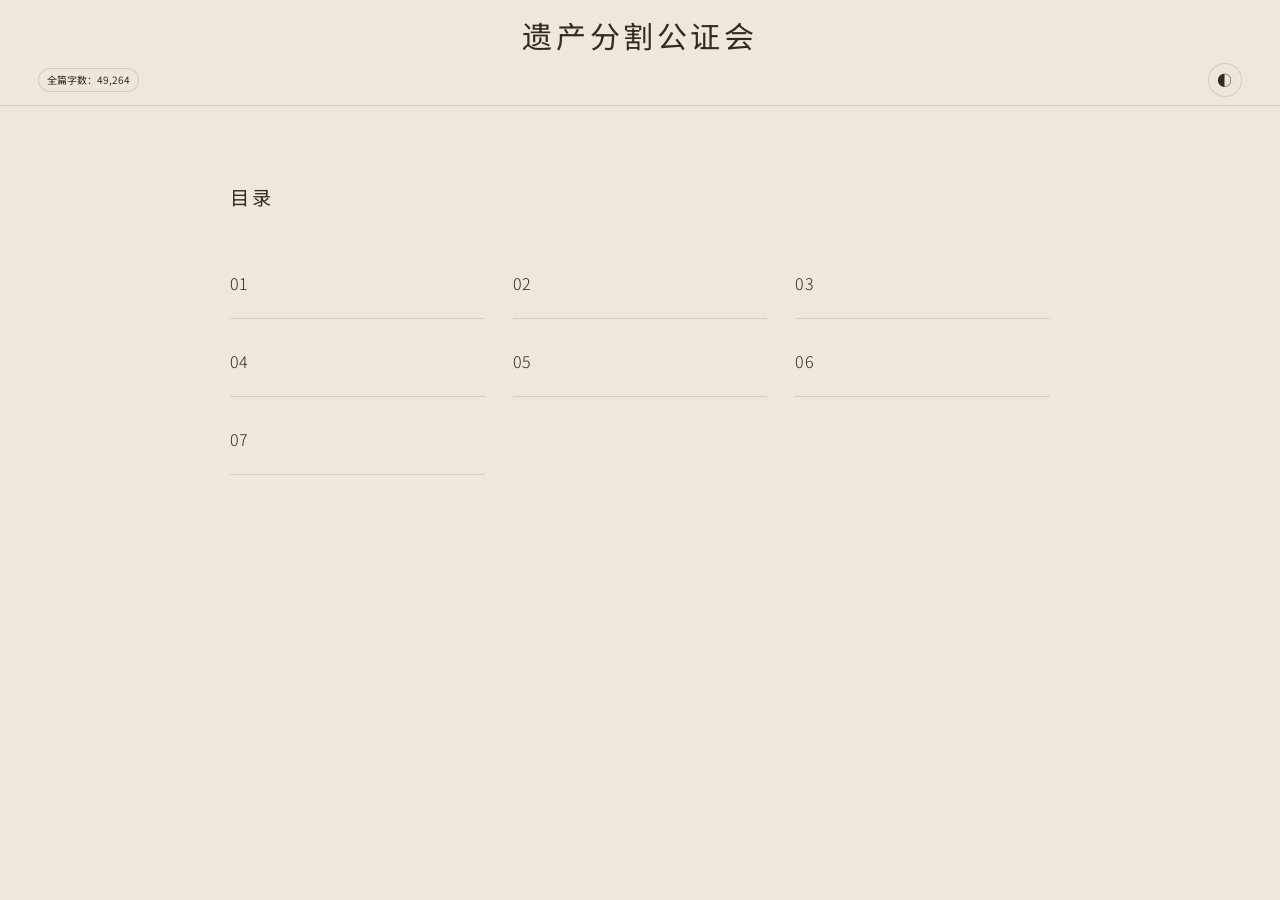
==== index.html @ 40cd63bf "更新" ====
<!doctype html>
<html lang="zh-CN"><head><meta charset="utf-8"><meta name="viewport" content="width=device-width,initial-scale=1"><meta name="color-scheme" content="light dark"><title>遗产分割公证会</title>
<link rel="preconnect" href="https://fonts.googleapis.com">
  <link rel="preconnect" href="https://fonts.gstatic.com" crossorigin>
  <link href="https://fonts.googleapis.com/css2?family=Noto+Sans+SC:wght@300;400;500&family=Noto+Serif+SC:wght@400;600&display=swap" rel="stylesheet"><link rel="stylesheet" href="style.css?v=1"><script defer src="https://static.cloudflareinsights.com/beacon.min.js" data-cf-beacon='{"token":"cc3326733543405881d645b008275c07"}'></script><link rel="stylesheet" href="site.css?v=1"><link rel="stylesheet" href="reader-ui.css?v=1"></head><body class="catalog-page"><header class="site-header"><a class="site-home site-name" href="index.html" aria-label="返回作品目录">遗产分割公证会</a><div class="word-count">全篇字数：49,264</div><div class="toolbar"><button class="round" id="settingsButton" aria-label="阅读设置" aria-controls="settingsPanel" aria-expanded="false">◐</button></div></header><aside class="panel" id="settingsPanel" aria-label="阅读设置" inert>
    <div class="panel-head"><span>阅读设置</span><button class="close" data-close>关闭</button></div>
    <div class="group"><span class="label">字体</span><div class="options font-options"><button class="choice active" data-font="serif">思源宋体</button><button class="choice" data-font="sans">思源黑体</button><button class="choice" data-font="light">苹方细体</button><button class="choice" data-font="system">手机系统</button></div></div>
    <div class="group"><span class="label">字号</span><div class="options sizes"><button class="choice" data-size="12">一咪咪</button><button class="choice" data-size="14">特小</button><button class="choice active" data-size="16">小</button><button class="choice" data-size="18">适中</button><button class="choice" data-size="20">大</button><button class="choice" data-size="23">特大</button></div></div>
    <div class="group"><span class="label">底色与文字</span><div class="palettes" id="palettes"></div></div>
  </aside><main class="catalog-main"><h1 class="catalog-title">目录</h1><ol class="toc-list" aria-label="章节目录"><li><a href="01.html">01</a></li><li><a href="02.html">02</a></li><li><a href="03.html">03</a></li><li><a href="04.html">04</a></li><li><a href="05.html">05</a></li><li><a href="06.html">06</a></li><li><a href="07.html">07</a></li></ol></main><script src="reader.js?v=1"></script><script src="reader-ui.js?v=1"></script></body></html>
---- style.css ----
:root{--bg:#f8f7f3;--ink:#171714;--muted:#77736c;--line:color-mix(in srgb,var(--ink) 15%,transparent);--surface:color-mix(in srgb,var(--bg) 94%,var(--ink) 6%);--body:"Noto Serif SC","Songti SC","STSong",serif;--weight:400;--size:16px}
    *{box-sizing:border-box}html{scroll-behavior:smooth}body{margin:0;background:var(--bg);color:var(--ink);font-family:var(--body);font-weight:400;transition:background .3s,color .3s}button{font:inherit;color:inherit}
    .word-count{position:fixed;z-index:20;left:clamp(16px,3vw,42px);top:clamp(16px,3vw,34px);height:42px;display:flex;align-items:center;padding:0 15px;border:1px solid var(--line);border-radius:999px;background:color-mix(in srgb,var(--bg) 88%,transparent);backdrop-filter:blur(12px);font-family:"Noto Sans SC",sans-serif;font-size:11px;letter-spacing:.04em;white-space:nowrap}
    .toolbar{position:fixed;z-index:20;right:clamp(16px,3vw,42px);top:clamp(16px,3vw,34px);display:flex;align-items:center;gap:8px}.round,.notes-button{height:42px;border:1px solid var(--line);background:color-mix(in srgb,var(--bg) 88%,transparent);backdrop-filter:blur(12px);cursor:pointer}.round{width:42px;border-radius:50%;display:grid;place-items:center;font-family:"Noto Sans SC",sans-serif;font-size:15px}.notes-button{border-radius:999px;padding:0 15px;font-family:"Noto Sans SC",sans-serif;font-size:11px;letter-spacing:.12em}
    .panel{position:fixed;z-index:30;right:16px;top:72px;width:min(350px,calc(100vw - 32px));padding:22px;background:color-mix(in srgb,var(--bg) 60%,transparent);border:1px solid var(--line);box-shadow:0 18px 70px #0002;backdrop-filter:blur(18px);opacity:0;transform:translateY(-10px);pointer-events:none;transition:.2s}.panel.open{opacity:1;transform:none;pointer-events:auto}.panel-head{display:flex;align-items:center;justify-content:space-between;font-family:"Noto Sans SC",sans-serif;font-size:12px;letter-spacing:.12em}.close{border:0;background:none;padding:4px;cursor:pointer}.group{margin-top:23px}.label{display:block;margin-bottom:10px;color:var(--muted);font-family:"Noto Sans SC",sans-serif;font-size:11px}.options{display:grid;grid-template-columns:repeat(3,1fr);gap:7px}.font-options{grid-template-columns:repeat(2,1fr)}.sizes{grid-template-columns:repeat(3,1fr)}.choice{border:1px solid var(--line);background:none;padding:10px 4px;cursor:pointer;font-family:"Noto Sans SC",sans-serif;font-size:12px}.choice.active{background:var(--ink);color:var(--bg)}.palettes{display:grid;grid-template-columns:1fr 1fr;gap:7px}.palette{display:flex;align-items:center;gap:8px;border:1px solid var(--line);background:none;padding:9px;cursor:pointer;font-family:"Noto Sans SC",sans-serif;font-size:11px}.palette.active{outline:2px solid color-mix(in srgb,var(--ink) 65%,transparent);outline-offset:-2px}.swatch{width:21px;height:21px;border-radius:50%;border:1px solid #0002;background:linear-gradient(135deg,var(--a) 50%,var(--b) 50%)}
    #notesPanel{width:min(580px,calc(100vw - 32px));max-height:calc(100vh - 92px);overflow:auto;padding:0;background:#f1f1e9;color:#222;border-color:#aaa;backdrop-filter:none;font-size:12px}.notes-head{position:sticky;z-index:2;top:0;padding:16px 18px;background:#deded2;border-bottom:1px solid #aaa;font-size:11px}.player{padding:16px 18px;border-bottom:1px solid #b9b9ae;background:#e8e8df;font-family:"Noto Sans SC",sans-serif}.player-title{display:flex;gap:9px;align-items:baseline;margin-bottom:10px;font-size:12px}.play-mark{font-weight:600;color:#085c34}.player audio{width:100%;height:34px}.bbs{font-family:"Noto Sans SC","MS PGothic",sans-serif;font-size:12px;line-height:1.65}.bbs-post{padding:14px 18px 18px;border-bottom:1px dashed #aaa}.bbs-meta{margin-bottom:8px;color:#333}.bbs-name{color:#087a37;font-weight:500}.bbs-body{padding-left:1.2em;overflow-wrap:anywhere}.bbs-body img{display:block;width:min(100%,470px);height:auto;margin:10px 0 12px;border:1px solid #999}.bbs-quote{white-space:pre-wrap}.source-intro{margin-bottom:8px}.source-quote{margin:10px 0;padding:2px 0 2px 1.15em;border-left:2px solid #b8b8ad;color:#686861;line-height:1.78;white-space:pre-wrap}.source-comment{margin-top:8px}.note-label{margin-bottom:10px}.media-title{margin:0 0 9px;color:#686861;font-size:11px;line-height:1.5}.bbs-video{display:block;width:min(100%,470px);height:auto;margin:0 0 4px;border:1px solid #999;background:#111}.source-link{display:inline-flex;align-items:center;margin:1px 0 10px;padding:5px 10px;border:1px solid #8e8e85;border-radius:999px;color:#31542b;background:#e3e3d8;font-size:11px;line-height:1;text-decoration:none}.source-link:hover{background:#d8d8cc}.source-link:focus-visible{outline:2px solid #31542b;outline-offset:2px}
    main{width:min(820px,calc(100% - 44px));margin:0 auto;font-weight:var(--weight);padding:clamp(110px,16vh,190px) 0 20vh;font-size:var(--size);line-height:2.05;letter-spacing:.025em}.preface{margin-bottom:22px;padding:28px 0 30px;border-top:1px solid var(--line);border-bottom:1px solid var(--line)}.tag-region{display:flex;flex-wrap:wrap;gap:8px;margin:0 0 20px}.tag-illustration{display:flex;justify-content:flex-start;margin:0 0 clamp(75px,11vh,130px)}.tag-illustration img{display:block;width:min(300px,82vw);height:auto;image-rendering:pixelated}.tag{display:inline-block;padding:5px 9px;border-radius:999px;background:var(--ink);color:var(--bg);font-family:"Noto Sans SC",sans-serif;font-size:11px;line-height:1.55;letter-spacing:.08em}.section-label{display:block;margin-bottom:18px;color:var(--muted);font-family:"Noto Sans SC",sans-serif;font-size:11px;letter-spacing:.22em}.preface p{margin:0;text-indent:0;font-size:.82em;line-height:1.9;color:color-mix(in srgb,var(--ink) 82%,var(--muted))}
    article p{margin:0 0 2.5em;text-indent:2em;white-space:pre-wrap;overflow-wrap:anywhere}article ruby{ruby-position:over}article rt{color:var(--muted);font-family:"Noto Sans SC",sans-serif;font-size:.46em;line-height:1;letter-spacing:.12em;text-indent:0}.before-article-image{margin-bottom:6.15em!important}.article-image-button{display:block;width:min(360px,70%);margin:0 auto 2.5em;padding:0;overflow:hidden;border:0;border-radius:14px;background:none;box-shadow:0 5px 22px #0002;cursor:zoom-in}.article-image{display:block;width:100%;height:auto}.image-lightbox{position:fixed;z-index:100;inset:0;display:grid;place-items:center;padding:28px;background:#000c;backdrop-filter:blur(5px)}.image-lightbox img{display:block;max-width:min(92vw,1100px);max-height:88vh;width:auto;height:auto;border-radius:14px;box-shadow:0 18px 80px #0008}.image-lightbox-close{position:fixed;top:18px;right:20px;width:42px;height:42px;border:1px solid #fff5;border-radius:50%;background:#181818cc;color:#fff;font-family:"Noto Sans SC",sans-serif;font-size:22px;line-height:1;cursor:pointer}.opening-spacer{padding-top:8.2em}.article-title{margin:5em 0!important;text-align:center;text-indent:0!important;font-size:calc(1em + 4px);font-weight:600;letter-spacing:.16em}.article-title::before{content:"my suo";display:block;margin-bottom:.65em;color:var(--muted);font-family:"Noto Sans SC",sans-serif;font-size:10px;font-weight:400;line-height:1;letter-spacing:.2em}.six-line-break{margin-top:12.3em!important}.three-line-break{margin-top:6.15em!important}.case-table{width:100%;margin:0 0 2.5em;border-collapse:collapse;font-size:.95em}.case-table th,.case-table td{border:1px solid var(--line);padding:.65em .9em;text-align:left;vertical-align:top}.case-table th{width:7.5em;background:var(--surface);font-family:"Noto Sans SC",sans-serif;font-weight:500;white-space:nowrap}.loading{text-indent:0!important;color:var(--muted);font-family:"Noto Sans SC",sans-serif;font-size:.8em}
    .color-swatch{display:inline-block;width:.78em;height:.78em;margin-left:.38em;border-radius:50%;vertical-align:.04em;background:#c25566;box-shadow:0 0 0 1px color-mix(in srgb,var(--ink) 18%,transparent)}
    .footnote-trigger{appearance:none;border:0;background:none;padding:0 .12em;color:inherit;cursor:pointer;font-family:"Noto Sans SC",sans-serif;font-size:.58em;vertical-align:super;line-height:1;text-decoration:underline;text-underline-offset:.15em}.footnote{position:absolute;z-index:40;width:min(540px,calc(100vw - 32px));padding:16px;border:1px solid var(--line);background:var(--bg);box-shadow:0 18px 65px #0003;font-size:14px;line-height:1.75;letter-spacing:.01em;text-indent:0;opacity:0;transform:translateY(-6px);pointer-events:none;transition:.16s}.footnote.open{opacity:1;transform:none;pointer-events:auto}.footnote-label{display:block;margin-bottom:10px;color:var(--muted);font-family:"Noto Sans SC",sans-serif;font-size:11px}.footnote-table{width:100%;border-collapse:collapse}.footnote-table th,.footnote-table td{border:1px solid var(--line);padding:10px 12px;text-align:left;vertical-align:top}.footnote-table th{width:4.5em;background:var(--surface);font-family:"Noto Sans SC",sans-serif;font-weight:500;white-space:nowrap}
    .chat-footnote{position:absolute;z-index:41;left:24px;width:min(370px,calc(100vw - 32px));padding:16px;background:#b7d8a7;border:1px solid #7da56b;box-shadow:0 18px 65px #0003;font-family:"Noto Sans SC",sans-serif;font-size:14px;line-height:1.55;opacity:0;transform:translate(-8px,-4px);pointer-events:none;transition:.16s}.chat-footnote.open{opacity:1;transform:none;pointer-events:auto}.chat-title{margin:0 0 12px;color:#31542b;font-size:11px;letter-spacing:.08em}.chat-row{display:flex;align-items:flex-start;gap:8px;margin:8px 0}.chat-avatar{position:relative;flex:0 0 25px;width:25px;height:25px;border-radius:50%;background:#8d9498}.chat-avatar::before{content:"";position:absolute;left:9px;top:5px;width:7px;height:7px;border-radius:50%;background:#fff}.chat-avatar::after{content:"";position:absolute;left:6px;bottom:4px;width:13px;height:8px;border-radius:8px 8px 5px 5px;background:#fff}.chat-bubble{position:relative;max-width:calc(100% - 38px);padding:8px 11px;border-radius:4px 12px 12px 12px;background:#fff;color:#242424;box-shadow:0 1px 2px #0002}.chat-bubble::before{content:"";position:absolute;left:-6px;top:7px;border-width:4px 7px 4px 0;border-style:solid;border-color:transparent #fff transparent transparent}
    @media(max-width:1100px){.chat-footnote{left:16px;width:min(330px,calc(100vw - 32px))}}
    @media(max-width:640px){:root{--size:16px}.word-count{top:14px;left:14px;height:40px;padding:0 12px;font-size:10px}.toolbar{top:14px;right:14px}.round,.notes-button{height:40px}.round{width:40px}.notes-button{padding:0 13px}main{width:calc(100% - 40px);padding-top:100px;line-height:1.95;letter-spacing:.015em}.preface{margin-bottom:18px;padding:24px 0}.tag-region{margin-bottom:16px;gap:7px}.tag-illustration{margin-bottom:72px}.tag{padding:5px 8px}.panel{top:62px}.footnote,.chat-footnote{position:fixed;left:16px!important;right:16px;bottom:16px;top:auto!important;width:auto;max-height:62vh;overflow:auto;border-radius:3px}.footnote-table th{width:3.8em}.article-title{font-size:calc(1em + 4px)}.article-image-button{width:min(300px,78%);border-radius:11px}.image-lightbox{padding:18px}.image-lightbox img{border-radius:10px}#notesPanel{top:62px;max-height:calc(100vh - 78px)}.bbs-body{padding-left:0}}
    @media(prefers-reduced-motion:reduce){*{transition:none!important;scroll-behavior:auto!important}}
  
.site-header{position:sticky;top:0;width:100%;line-height:0;background:transparent;z-index:40}
.site-home{position:relative;display:block;width:100%;line-height:0}
.site-home img{display:block;width:100%;height:auto}
.site-header-home{position:fixed;top:0;left:0;width:100%}
.site-header-home .site-home{height:auto}
.site-header-home .site-home img{width:100%;height:auto}
.word-count{position:absolute;z-index:3;top:6.1vw;left:2vw;transform:translateY(-50%);width:max-content;max-width:none;height:auto;min-height:0;box-sizing:border-box;display:block;flex:none;margin:0;padding:4px 7px;background:color-mix(in srgb,var(--bg) 88%,transparent);color:var(--ink);border:1px solid var(--line);border-radius:999px;font:clamp(8px,.8vw,11px)/1.15 "Noto Sans SC",sans-serif;letter-spacing:0;white-space:nowrap}
.toolbar{position:absolute;z-index:3;top:6.1vw;right:2vw;transform:translateY(-50%)}
.toolbar .round{background:color-mix(in srgb,var(--bg) 88%,transparent)}
main{min-height:100vh}
.book-title,.book-meta,.book-link{display:none!important}
.home-main{position:relative;z-index:1;width:100%!important;max-width:none!important;margin:0!important;padding:0!important}
.directory-poster{position:relative;width:100%;max-width:none;margin:0;line-height:0}
.directory-poster>img{display:block;width:100%;height:auto;filter:none!important}
.poster-hit{position:absolute;z-index:2;display:flex;align-items:center;justify-content:center;line-height:1;background:transparent;border-radius:2px;text-decoration:none}
.poster-hit:focus-visible{outline:3px solid var(--ink);outline-offset:2px;background:color-mix(in srgb,var(--bg) 55%,transparent)}
.poster-intro{height:4.2%;width:46%}
.poster-chapter{height:.592593%;width:11.481481%;font-family:"Noto Serif SC","Songti SC","STSong","SimSun",serif;font-size:clamp(10px,2.8vw,28px);font-weight:400;color:#766c70;letter-spacing:.02em;text-shadow:none}
.poster-chapter>span{display:block;transform:scaleX(1.2)}
.poster-chapter:hover{background:color-mix(in srgb,#ef91a7 22%,transparent)}
.directory-poster>img{transition:none}
.dream-glyph{position:absolute;left:50%;top:29.814815%;width:12%;height:4.2%;display:flex;align-items:center;justify-content:center;transform:translate(-50%,-50%);z-index:3;color:#f84464;font-family:"Noto Serif SC","Songti SC",serif;font-size:clamp(34px,7vw,72px);line-height:1;text-decoration:none;animation:dream-breathe 3.8s ease-in-out infinite}
.dream-glyph:focus-visible{outline:2px solid #f84464;outline-offset:3px;border-radius:50%}
@keyframes dream-breathe{0%,100%{opacity:0}50%{opacity:1}}
.click-cue{position:absolute;z-index:3;left:50%;top:32.3%;width:8.5%;min-width:28px;max-width:92px;line-height:0;transform:translateX(-50%);animation:click-float 2s ease-in-out infinite}
.click-cue img{display:block;width:100%;height:auto}
@keyframes click-float{0%,100%{translate:0 0}50%{translate:0 -6px}}
.directory-start{scroll-margin-top:18px}
html,body{overscroll-behavior-y:none}html{background-color:#f3eadb}
body.home-page{position:relative;isolation:isolate;background:transparent}
body.home-page::before{content:"";position:fixed;inset:0;z-index:0;pointer-events:none;background:#eee8da url("assets/back.png?v=3") center center/cover no-repeat}
main{--leading:2.05;line-height:var(--leading);padding-bottom:10vh}
.book-title{font-size:clamp(24px,4.5vw,36px);font-weight:600;letter-spacing:.12em;margin:0 0 22px}
.chapter-heading{font-size:1.1em;letter-spacing:.15em;font-weight:400;margin:0 0 26px;padding-bottom:22px;border-bottom:1px solid var(--line)}
.book-link{display:inline-block;margin:0 0 18px;color:var(--muted);font-family:"Noto Sans SC",sans-serif;font-size:12px;text-decoration:none}
.chapter-nav{display:flex;justify-content:flex-end;align-items:center;gap:clamp(6px,2vw,14px);font-family:"Noto Sans SC",sans-serif;font-size:12px;line-height:1.6}
.chapter-nav a,.chapter-nav .disabled{display:inline-block;border:1px solid var(--line);border-radius:999px;padding:9px 13px;text-decoration:none;color:var(--ink);white-space:nowrap}
.chapter-nav a:hover{background:var(--surface)}.chapter-nav .disabled{opacity:.35}
.chapter-body{padding-block:calc(6em * var(--leading));padding-block:6lh}
.prose-line~.prose-line{margin-top:calc(1em * var(--leading));margin-top:1lh}
.prose-line{margin:0;text-indent:2em;white-space:pre-wrap;overflow-wrap:anywhere}
.blank-line{height:calc(1em * var(--leading));height:1lh;white-space:pre-wrap;overflow:hidden}
.media-line{text-indent:0}.prose-line img{display:block;max-width:100%;height:auto;margin:0 auto;object-fit:contain}
.toc-intro{border-top:1px solid var(--line);padding-top:22px;margin-top:26px}.toc-list{list-style:none;margin:0;padding:0;display:grid;grid-template-columns:repeat(3,minmax(0,1fr));gap:8px 20px}
.toc-list a{display:block;padding:12px 0;border-bottom:1px solid var(--line);text-decoration:none;color:var(--ink);font-size:14px}.toc-list a:hover{color:var(--muted)}
.toc-intro a{color:var(--muted);font-size:12px;letter-spacing:.15em;text-decoration:none}.book-meta{color:var(--muted);font-family:"Noto Sans SC",sans-serif;font-size:12px;margin-bottom:36px}
.chapter-nav{position:relative}.toc-dropdown{position:static}.toc-dropdown>summary{cursor:pointer;list-style:none;border:1px solid var(--line);border-radius:999px;padding:9px 13px;white-space:nowrap}.toc-dropdown>summary::-webkit-details-marker{display:none}.toc-dropdown>summary::after{content:' ▾'}.toc-dropdown[open]>summary::after{content:' ▴'}.toc-menu{position:absolute;right:0;top:calc(100% + 8px);width:min(310px,calc(100vw - 44px));max-height:55vh;overflow:auto;z-index:25;background:color-mix(in srgb,var(--bg) 80%,transparent);-webkit-backdrop-filter:blur(12px);backdrop-filter:blur(12px);border:1px solid var(--line);box-shadow:0 12px 36px #0002;padding:10px}.chapter-nav .toc-menu a{display:block;white-space:normal;border:0;border-radius:0;padding:9px 12px}.toc-menu a[aria-current=page]{background:var(--surface)}.chapter-nav:last-child .toc-menu{top:auto;bottom:calc(100% + 8px)}.toc-disclosure>summary{cursor:pointer;padding:14px 0;border-block:1px solid var(--line);font-size:14px}.toc-disclosure{margin-bottom:30px}
.panel{max-height:calc(100dvh - 90px);overflow:auto;background:color-mix(in srgb,var(--bg) 60%,transparent);-webkit-backdrop-filter:blur(18px)}a:focus-visible,button:focus-visible{outline:2px solid var(--ink);outline-offset:3px}
@media(max-width:640px){main{--leading:1.95}.word-count{top:6.1vw;left:2vw;width:max-content;max-width:none;height:auto;min-height:0;padding:3px 5px;font-size:8px;line-height:1.15;transform:translateY(-50%)}.toolbar{top:6.1vw;right:2vw;transform:translateY(-50%)}.chapter-nav{gap:6px;font-size:11px}.chapter-nav a,.chapter-nav .disabled{padding:9px 10px}.toc-list{grid-template-columns:repeat(3,minmax(0,1fr));gap:8px 12px}}
@media(prefers-reduced-motion:reduce){.dream-glyph,.click-cue{animation:none}}

/* Front 1 sets the poster's size and keeps every chapter hit area aligned. */
.directory-poster{isolation:isolate;overflow:hidden}
.directory-poster>.poster-front{position:relative;z-index:1}
.directory-poster>.poster-rear{position:absolute;inset:0 auto auto 0;z-index:0;pointer-events:none;transform:translate3d(0,var(--rear-offset,0px),0);opacity:var(--rear-opacity,1);will-change:transform,opacity}
.dream-glyph img{display:block;width:clamp(34px,7vw,72px);height:auto;object-fit:contain}
/* Keep the common header in place while the poster dissolves into chapter 00. */
body.home-page::after{content:"";position:fixed;inset:0;z-index:35;pointer-events:none;background:var(--bg);opacity:0;transition:opacity .52s cubic-bezier(.22,1,.36,1)}
.home-main{transition:opacity .52s ease,transform .52s cubic-bezier(.22,1,.36,1)}
.home-page.chapter-leaving::after{opacity:1}
.home-page.chapter-leaving .home-main{opacity:0;transform:translateY(-32px);pointer-events:none}
.chapter-entry main{animation:chapter-reveal .65s cubic-bezier(.22,1,.36,1) both}
@keyframes chapter-reveal{from{opacity:0;transform:translateY(28px)}to{opacity:1;transform:none}}
@media(prefers-reduced-motion:reduce){.directory-poster>.poster-rear{will-change:auto}.chapter-entry main{animation:none}.home-page.chapter-leaving .home-main{transform:none}}
---- site.css ----
:root{--bg:#eee8da;--ink:#332a22;--body:"PingFang SC","Noto Sans SC","Hiragino Sans GB","Microsoft YaHei",sans-serif;--weight:300}
.forum-title{font-weight:700}
.site-header{height:106px;z-index:40;background:color-mix(in srgb,var(--bg) 94%,transparent);border-bottom:1px solid var(--line);-webkit-backdrop-filter:blur(12px);backdrop-filter:blur(12px)}
.site-name{width:100%;height:54px;padding:16px 20px 0;text-align:center;font-family:var(--body);font-size:clamp(22px,3.6vw,30px);font-weight:400;line-height:1.3;letter-spacing:.12em;color:var(--ink);text-decoration:none}
.word-count{left:clamp(20px,3vw,42px);top:80px;transform:translateY(-50%);padding:5px 8px;font-size:10px;line-height:1.2}
.toolbar{right:clamp(20px,3vw,42px);top:80px;transform:translateY(-50%)}
.toolbar .round{width:34px;height:34px}
#settingsPanel{top:116px;max-height:calc(100dvh - 132px)}
main{min-height:calc(100vh - 106px)}
.catalog-main{padding-top:72px;padding-bottom:14vh}
.catalog-title{margin:0 0 32px;font-size:1.2em;font-weight:400;letter-spacing:.15em}
.catalog-main .toc-list{gap:8px 28px}
.catalog-main .toc-list a{padding:18px 0;font-size:16px}
.extra-entry{grid-column:1/-1;margin-top:16px}
.source-indented{text-indent:0}
@media(max-width:640px){.word-count{left:20px;top:80px;font-size:9px}.toolbar{right:20px;top:80px}.site-name{padding-top:18px}.catalog-main{padding-top:48px}.catalog-main .toc-list{gap:6px 22px}}

/* Existing read and time markers sit outside message text. */
:is(.rt-chat,.sf-chat) .reader-message{display:grid;grid-template-columns:minmax(0,1fr);align-items:end;align-self:flex-start;width:fit-content;max-width:100%;min-width:0}
:is(.rt-chat,.sf-chat) .reader-message-self{align-self:flex-end}
:is(.rt-chat,.sf-chat) .reader-message-read{grid-template-columns:auto minmax(0,1fr);column-gap:7px}
:is(.rt-chat,.sf-chat) .reader-message[data-chat-layout] > :is(.rt-bubble,.sf-bubble){grid-column:-2/-1;grid-row:2;justify-self:start;align-self:end;max-width:100%;min-width:0;margin:0;line-height:inherit}
:is(.rt-chat,.sf-chat) .reader-message-self[data-chat-layout] > :is(.rt-bubble,.sf-bubble){justify-self:end}
:is(.rt-chat,.sf-chat) .reader-message[data-chat-layout] > :is(.reader-chat-meta,.reader-chat-read){font:400 11px/1.35 system-ui,"PingFang SC","Microsoft YaHei",sans-serif;color:var(--muted,#77736c);letter-spacing:0;text-indent:0}
:is(.rt-chat,.sf-chat) .reader-message[data-chat-layout] > .reader-chat-meta{grid-column:-2/-1;grid-row:1;margin:0 0 5px;white-space:normal;overflow-wrap:anywhere}
:is(.rt-chat,.sf-chat) .reader-message[data-chat-layout] > .reader-chat-read{grid-column:1;grid-row:2;align-self:end;margin:0;padding-bottom:4px;white-space:nowrap}
.sf-chat .sf-bubble:is(.rt-self,.sf-self){align-self:flex-end;background:#f8dce5;border-radius:16px 5px 16px 16px}
.sf-chat .sf-bubble:is(.rt-self,.sf-self)::before{left:auto;right:-6px;border-width:4px 0 4px 7px;border-color:transparent transparent transparent #f8dce5}


.source-chat-marker,.rt-chat>.blank-line{display:none}
---- reader-ui.css ----
/* Standalone reader components. No global chapter or paragraph selectors. */
.rt-card,.rt-chat{box-sizing:border-box;margin:1.5em 0;overflow-wrap:anywhere;letter-spacing:normal}
.rt-card{--rt-bg:var(--bg,#f8f7f3);--rt-ink:var(--ink,#171714);padding:18px 20px;border-radius:12px;background:#eeede9;background:color-mix(in srgb,var(--rt-bg) 94%,var(--rt-ink) 6%);color:var(--rt-ink);font-size:max(11px,calc(var(--size,16px) - 2px));line-height:1.7}
.rt-card :is(p,.prose-line){margin:0;text-indent:0;line-height:inherit}
.rt-card .blank-line{height:1em}
.rt-card .blank-line+.blank-line{display:none}
.rt-card .rt-gap{margin-top:1em}
.rt-title{display:block;font-weight:700}
.rt-meta{overflow-wrap:anywhere}
.rt-official{font-weight:700}
.rt-count{text-decoration:underline;text-underline-offset:.16em}
.rt-divider{height:0;margin:.8em 0;border:0;border-top:1px solid currentColor;opacity:.16}
.rt-link{color:inherit;overflow-wrap:anywhere;text-underline-offset:.18em}
.rt-gate{margin:.8em 0;border:1px solid #8885;border-radius:8px;overflow:hidden}
.rt-gate>summary{padding:10px 12px;cursor:pointer;font-weight:600;list-style:none}
.rt-gate>summary::-webkit-details-marker{display:none}
.rt-gate>summary::after{content:' ▾'}
.rt-gate[open]>summary::after{content:' ▴'}
.rt-gate>summary:focus-visible{outline:2px solid currentColor;outline-offset:-3px}
.rt-gate-body{padding:12px;border-top:1px solid #8885}
.rt-price{background:#35383d;color:#fff}
.rt-chat{display:flex;align-items:flex-start;flex-direction:column;gap:8px;padding:16px;border-radius:12px;background:transparent;font-family:var(--body,system-ui,sans-serif);font-size:var(--size,16px);font-weight:400;line-height:1.55;color:#242424}
.rt-chat .rt-bubble{position:relative;box-sizing:border-box;max-width:94%;margin:0;padding:10px 13px;border-radius:5px 16px 16px 16px;background:#fff;box-shadow:0 2px 3px #0001;text-indent:0;line-height:inherit;white-space:pre-line}
.rt-chat .rt-bubble::before{position:absolute;top:9px;left:-6px;content:'';border-width:4px 7px 4px 0;border-style:solid;border-color:transparent #fff transparent transparent}
.rt-chat .rt-bubble.rt-self{align-self:flex-end;background:#f8dce5;border-radius:16px 5px 16px 16px}
.rt-chat .rt-bubble.rt-self::before{left:auto;right:-6px;border-width:4px 0 4px 7px;border-color:transparent transparent transparent #f8dce5}
.rt-review{border:1px solid #8883;background:#fff;background:color-mix(in srgb,var(--rt-bg) 97%,var(--rt-ink) 3%)}
.rt-review-head{display:flex;align-items:flex-start;gap:12px;margin-bottom:14px}
.rt-review-avatar{position:relative;display:block;flex:0 0 44px;width:44px;height:44px;overflow:hidden;border:1px solid #e3e5e7;border-radius:50%;background:#fff}
.rt-review-avatar::before{position:absolute;top:8px;left:16px;width:12px;height:12px;border-radius:50%;background:#b0b3b6;content:''}
.rt-review-avatar::after{position:absolute;top:23px;left:10px;width:24px;height:24px;border-radius:12px 12px 0 0;background:#b0b3b6;content:''}
img.rt-review-avatar{object-fit:cover}
.rt-review-name{font-weight:700}
.rt-review-date{font-family:system-ui,sans-serif;font-size:.86em;opacity:.6}
.rt-review-stars{color:#bd7a00;font-size:1.1em;font-weight:600;letter-spacing:.04em}
.rt-review .rt-review-likes{margin-top:18px;padding-top:10px;border-top:1px solid #8883;opacity:.65}
.rt-premium{font-weight:700;color:#a42d61}
@supports(background-clip:text){.rt-premium{background:linear-gradient(100deg,#d84654,#b56916,#829124,#248d61,#1685ab,#6855c3,#b84393,#d84654);background-size:200% 100%;background-clip:text;-webkit-background-clip:text;color:transparent;animation:rt-spectrum 8s linear infinite}}
@keyframes rt-spectrum{to{background-position:200% 0}}
@media(max-width:640px){.rt-card{padding:15px 14px}.rt-chat{padding:12px}.rt-chat .rt-bubble{max-width:96%}}
@media(prefers-reduced-motion:reduce){.rt-premium{animation:none}}
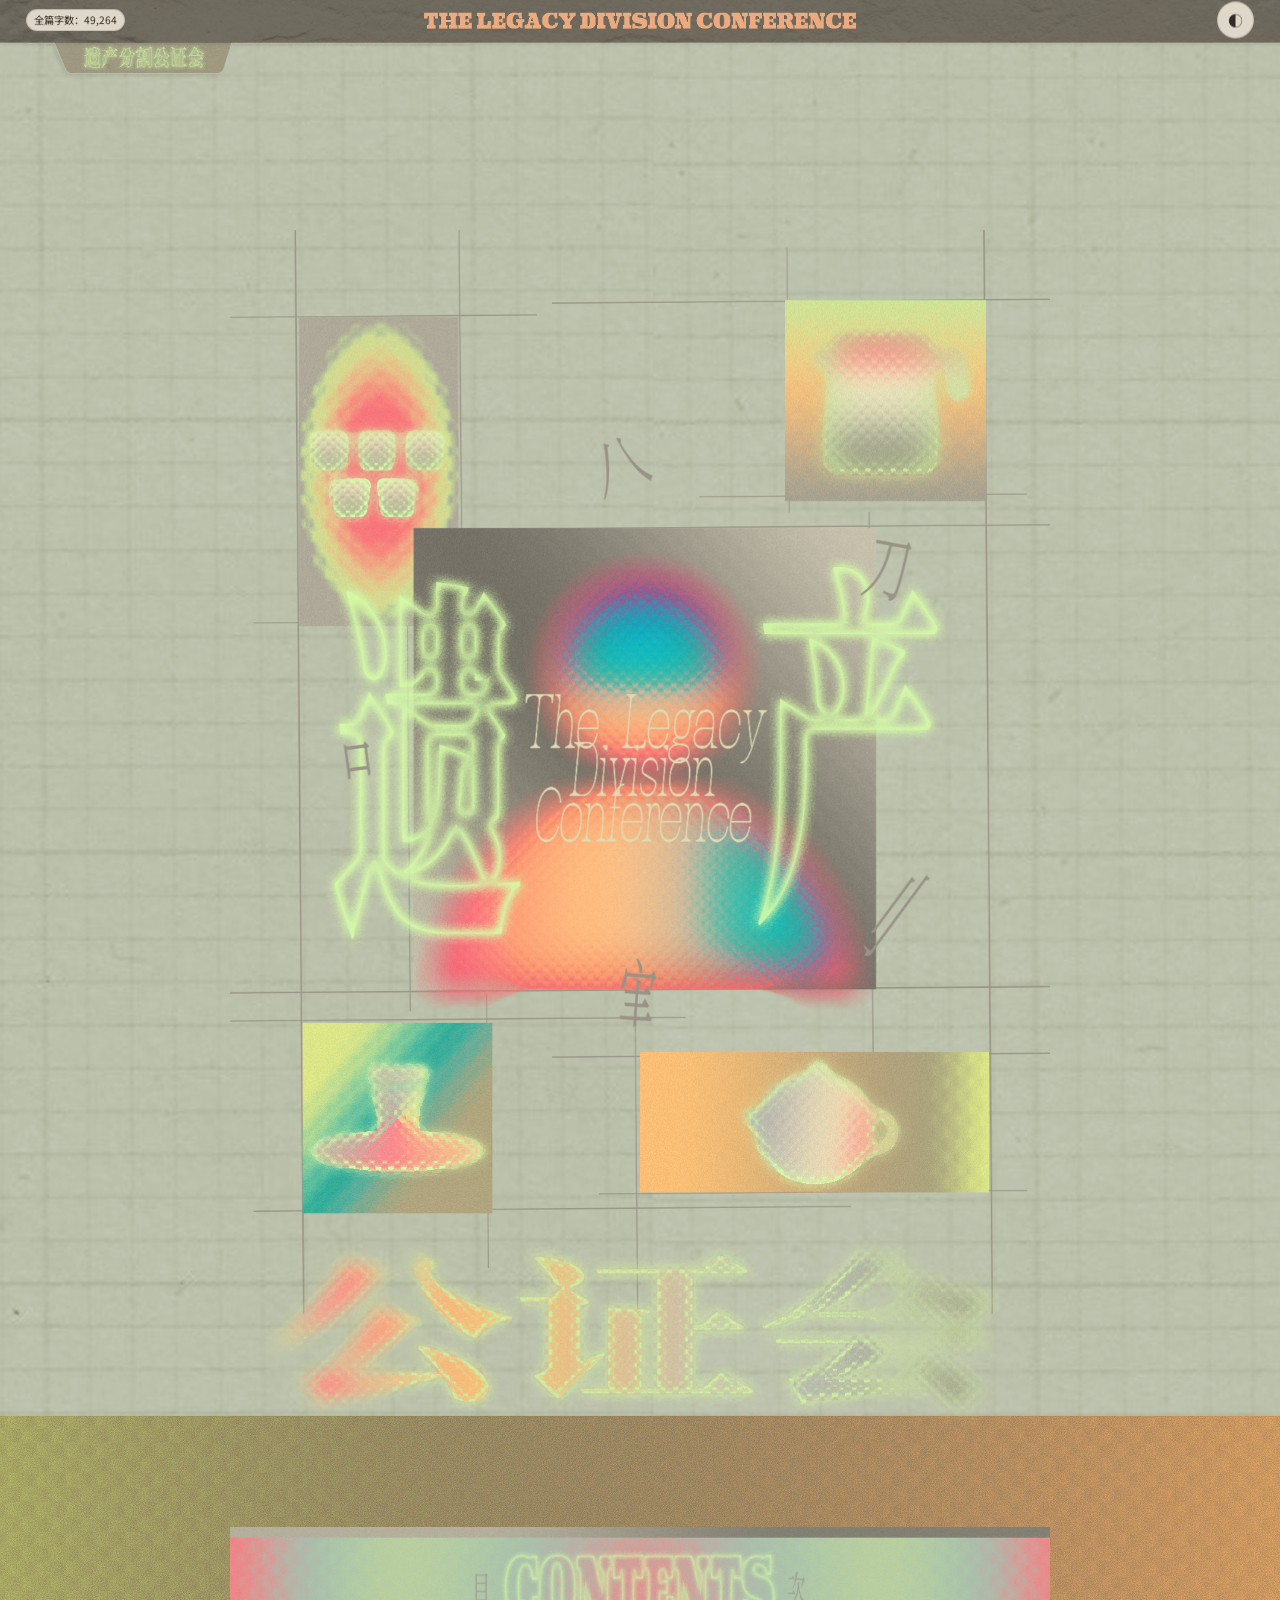
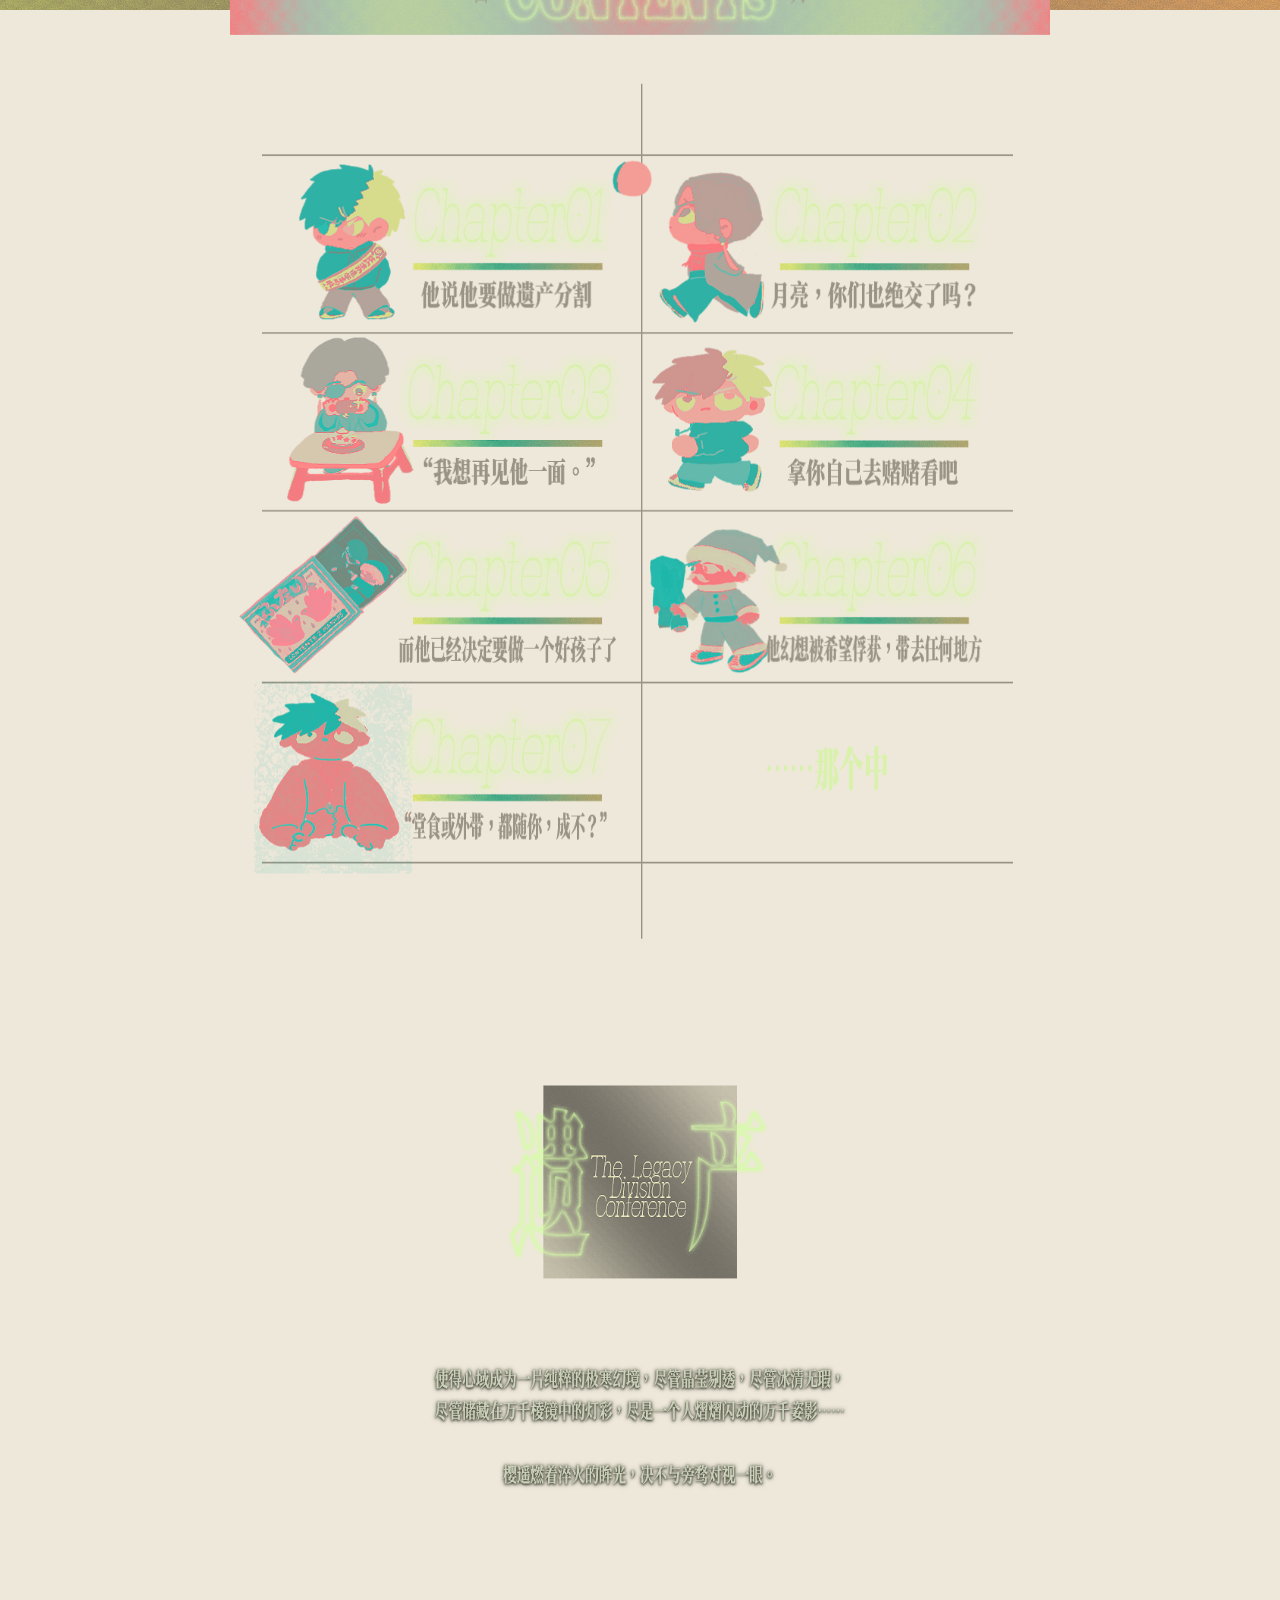
==== commit 99f48b21: "更新" ====
--- a/index.html
+++ b/index.html
@@ -1,10 +1,35 @@
-<!doctype html>
-<html lang="zh-CN"><head><meta charset="utf-8"><meta name="viewport" content="width=device-width,initial-scale=1"><meta name="color-scheme" content="light dark"><title>遗产分割公证会</title>
-<link rel="preconnect" href="https://fonts.googleapis.com">
-  <link rel="preconnect" href="https://fonts.gstatic.com" crossorigin>
-  <link href="https://fonts.googleapis.com/css2?family=Noto+Sans+SC:wght@300;400;500&family=Noto+Serif+SC:wght@400;600&display=swap" rel="stylesheet"><link rel="stylesheet" href="style.css?v=1"><script defer src="https://static.cloudflareinsights.com/beacon.min.js" data-cf-beacon='{"token":"cc3326733543405881d645b008275c07"}'></script><link rel="stylesheet" href="site.css?v=1"><link rel="stylesheet" href="reader-ui.css?v=1"></head><body class="catalog-page"><header class="site-header"><a class="site-home site-name" href="index.html" aria-label="返回作品目录">遗产分割公证会</a><div class="word-count">全篇字数：49,264</div><div class="toolbar"><button class="round" id="settingsButton" aria-label="阅读设置" aria-controls="settingsPanel" aria-expanded="false">◐</button></div></header><aside class="panel" id="settingsPanel" aria-label="阅读设置" inert>
-    <div class="panel-head"><span>阅读设置</span><button class="close" data-close>关闭</button></div>
-    <div class="group"><span class="label">字体</span><div class="options font-options"><button class="choice active" data-font="serif">思源宋体</button><button class="choice" data-font="sans">思源黑体</button><button class="choice" data-font="light">苹方细体</button><button class="choice" data-font="system">手机系统</button></div></div>
-    <div class="group"><span class="label">字号</span><div class="options sizes"><button class="choice" data-size="12">一咪咪</button><button class="choice" data-size="14">特小</button><button class="choice active" data-size="16">小</button><button class="choice" data-size="18">适中</button><button class="choice" data-size="20">大</button><button class="choice" data-size="23">特大</button></div></div>
-    <div class="group"><span class="label">底色与文字</span><div class="palettes" id="palettes"></div></div>
-  </aside><main class="catalog-main"><h1 class="catalog-title">目录</h1><ol class="toc-list" aria-label="章节目录"><li><a href="01.html">01</a></li><li><a href="02.html">02</a></li><li><a href="03.html">03</a></li><li><a href="04.html">04</a></li><li><a href="05.html">05</a></li><li><a href="06.html">06</a></li><li><a href="07.html">07</a></li></ol></main><script src="reader.js?v=1"></script><script src="reader-ui.js?v=1"></script></body></html>
+<!doctype html>
+<html lang="zh-CN"><head><meta charset="utf-8"><meta name="viewport" content="width=device-width,initial-scale=1"><meta name="color-scheme" content="light dark"><title>遗产分割公证会</title>
+<link rel="preconnect" href="https://fonts.googleapis.com">
+  <link rel="preconnect" href="https://fonts.gstatic.com" crossorigin>
+  <link href="https://fonts.googleapis.com/css2?family=Noto+Sans+SC:wght@300;400;500&family=Noto+Serif+SC:wght@400;600&display=swap" rel="stylesheet"><link rel="stylesheet" href="style.css?v=1"><script defer src="https://static.cloudflareinsights.com/beacon.min.js" data-cf-beacon='{"token":"cc3326733543405881d645b008275c07"}'></script><link rel="stylesheet" href="site.css?v=2"><link rel="stylesheet" href="reader-ui.css?v=1"><link rel="stylesheet" href="home.css?v=1"><link rel="preload" as="image" href="assets/legacy-back.jpg" media="(max-width:640px)"><link rel="preload" as="image" href="assets/legacy-back-desktop.jpg" media="(min-width:641px)"><link rel="prefetch" href="01.html" as="document"></head><body class="legacy-home"><header class="site-header"><a class="site-home site-name" href="index.html" aria-label="返回作品目录">遗产分割公证会</a><div class="word-count">全篇字数：49,264</div><div class="toolbar"><button class="round" id="settingsButton" aria-label="阅读设置" aria-controls="settingsPanel" aria-expanded="false">◐</button></div></header><aside class="panel" id="settingsPanel" aria-label="阅读设置" inert>
+    <div class="panel-head"><span>阅读设置</span><button class="close" data-close>关闭</button></div>
+    <div class="group"><span class="label">字体</span><div class="options font-options"><button class="choice active" data-font="serif">思源宋体</button><button class="choice" data-font="sans">思源黑体</button><button class="choice" data-font="light">苹方细体</button><button class="choice" data-font="system">手机系统</button></div></div>
+    <div class="group"><span class="label">字号</span><div class="options sizes"><button class="choice" data-size="12">一咪咪</button><button class="choice" data-size="14">特小</button><button class="choice active" data-size="16">小</button><button class="choice" data-size="18">适中</button><button class="choice" data-size="20">大</button><button class="choice" data-size="23">特大</button></div></div>
+    <div class="group"><span class="label">底色与文字</span><div class="palettes" id="palettes"></div></div>
+  </aside><main class="legacy-home-main" id="homePoster" aria-label="遗产分割公证会 · 章节目录"><h1 class="legacy-sr-only">遗产分割公证会</h1>
+<div class="legacy-layer legacy-base" style="left:0%;top:0%;width:100%;aspect-ratio:1080/4300" data-layer="1" aria-hidden="true"><img src="assets/legacy-layer-1.png" width="1080" height="4300" alt="" draggable="false"></div>
+<div class="legacy-layer legacy-reveal legacy-orbit" style="left:50%;top:32.023256%;width:42.592593%;aspect-ratio:460/199;--orbit-x:50%;--orbit-y:50%;--orbit-duration:180s" data-layer="2" data-reveal="fade" aria-hidden="true"><img class="legacy-turner" src="assets/legacy-layer-2.png" width="460" height="199" alt="" draggable="false"></div>
+<div class="legacy-layer legacy-reveal legacy-orbit" style="left:67.685185%;top:9.186047%;width:24.907407%;aspect-ratio:269/265;--orbit-x:50%;--orbit-y:50%;--orbit-duration:195s" data-layer="3" data-reveal="fade" aria-hidden="true"><img class="legacy-turner" src="assets/legacy-layer-3.png" width="269" height="265" alt="" draggable="false"></div>
+<div class="legacy-layer legacy-reveal legacy-orbit" style="left:7.962963%;top:9.697674%;width:20%;aspect-ratio:216/408;--orbit-x:50%;--orbit-y:50%;--orbit-duration:210s" data-layer="4" data-reveal="fade" aria-hidden="true"><img class="legacy-turner" src="assets/legacy-layer-4.png" width="216" height="408" alt="" draggable="false"></div>
+<div class="legacy-layer legacy-reveal legacy-orbit" style="left:7.962963%;top:31.348837%;width:24.907407%;aspect-ratio:269/264;--orbit-x:50%;--orbit-y:47.348485%;--orbit-duration:225s" data-layer="5" data-reveal="fade" aria-hidden="true"><img class="legacy-turner" src="assets/legacy-layer-5.png" width="269" height="264" alt="" draggable="false"></div>
+<a class="legacy-layer legacy-reveal legacy-visual legacy-visual-6" style="left:22.222222%;top:16.162791%;width:58.518519%;aspect-ratio:632/667;--reveal-delay:0ms" data-layer="6" data-reveal="drop" href="01.html" data-enter-chapter aria-label="开始阅读 Chapter01"><img src="assets/legacy-layer-6.png" width="632" height="667" alt="" draggable="false"></a>
+<a class="legacy-layer legacy-reveal legacy-visual legacy-visual-7" style="left:8.981481%;top:16.511628%;width:80.648148%;aspect-ratio:871/571;--reveal-delay:220ms" data-layer="7" data-reveal="drop" href="01.html" data-enter-chapter aria-label="开始阅读 Chapter01"><img src="assets/legacy-layer-7.png" width="871" height="571" alt="" draggable="false"></a>
+<div class="legacy-layer legacy-reveal legacy-visual legacy-visual-8" style="left:3.888889%;top:37.697674%;width:89.907407%;aspect-ratio:971/261;--reveal-delay:440ms" data-layer="8" data-reveal="drop" aria-hidden="true"><img src="assets/legacy-layer-8.png" width="971" height="261" alt="" draggable="false"></div>
+<div class="legacy-scatter-group" style="left:12.592593%;top:13.069767%;width:74.166667%;aspect-ratio:801/792" data-reveal="scatter" aria-hidden="true">
+<div class="legacy-layer legacy-scatter-piece" style="left:86.641698%;top:17.676768%;width:8.489388%;aspect-ratio:68/90;--scatter-x:-476.470588%;--scatter-y:314.444444%;--float-delay:2400ms;--float-duration:4.2s" data-layer="9"><img class="legacy-floater" src="assets/legacy-layer-9.png" width="68" height="90" alt="" draggable="false"></div>
+<div class="legacy-layer legacy-scatter-piece" style="left:41.198502%;top:0%;width:11.360799%;aspect-ratio:91/109;--scatter-x:31.318681%;--scatter-y:379.357798%;--float-delay:2520ms;--float-duration:4.55s" data-layer="10"><img class="legacy-floater" src="assets/legacy-layer-10.png" width="91" height="109" alt="" draggable="false"></div>
+<div class="legacy-layer legacy-scatter-piece" style="left:46.941323%;top:88.383838%;width:6.242197%;aspect-ratio:50/92;--scatter-x:6%;--scatter-y:-302.173913%;--float-delay:2640ms;--float-duration:4.9s" data-layer="11"><img class="legacy-floater" src="assets/legacy-layer-11.png" width="50" height="92" alt="" draggable="false"></div>
+<div class="legacy-layer legacy-scatter-piece" style="left:0%;top:52.020202%;width:7.990012%;aspect-ratio:64/53;--scatter-x:581.25%;--scatter-y:55.660377%;--float-delay:2760ms;--float-duration:5.25s" data-layer="12"><img class="legacy-floater" src="assets/legacy-layer-12.png" width="64" height="53" alt="" draggable="false"></div>
+<div class="legacy-layer legacy-scatter-piece" style="left:83.395755%;top:71.969697%;width:16.604245%;aspect-ratio:133/142;--scatter-x:-248.496241%;--scatter-y:-121.830986%;--float-delay:2880ms;--float-duration:5.6s" data-layer="13"><img class="legacy-floater" src="assets/legacy-layer-13.png" width="133" height="142" alt="" draggable="false"></div>
+</div>
+<div class="legacy-layer legacy-reveal legacy-details" style="left:24.814815%;top:46.744186%;width:50.092593%;aspect-ratio:541/164" data-layer="14" data-reveal="fade" aria-hidden="true"><img src="assets/legacy-layer-14.png" width="541" height="164" alt="" draggable="false"></div>
+<div class="legacy-layer legacy-reveal legacy-details" style="left:2.685185%;top:50%;width:92.777778%;aspect-ratio:1002/1208" data-layer="15" data-reveal="fade" aria-hidden="true"><img src="assets/legacy-layer-15.png" width="1002" height="1208" alt="" draggable="false"></div>
+<div class="legacy-layer legacy-reveal legacy-chapter-card" style="left:7.037037%;top:52.674419%;width:40%;aspect-ratio:432/296;--reveal-delay:0ms" data-layer="16" data-reveal="fade"><img src="assets/legacy-layer-16.png" width="432" height="296" alt="" draggable="false"><a class="legacy-chapter-hit" style="left:3.472222%;top:19.932432%;width:95.601852%;height:68.918919%" href="01.html" aria-label="Chapter01"><span class="legacy-sr-only">Chapter01</span></a></div>
+<div class="legacy-layer legacy-reveal legacy-chapter-card" style="left:45.092593%;top:52.953488%;width:46.944444%;aspect-ratio:507/285;--reveal-delay:80ms" data-layer="17" data-reveal="fade"><img src="assets/legacy-layer-17.png" width="507" height="285" alt="" draggable="false"><a class="legacy-chapter-hit" style="left:10.453649%;top:14.736842%;width:89.546351%;height:74.736842%" href="02.html" aria-label="Chapter02"><span class="legacy-sr-only">Chapter02</span></a></div>
+<div class="legacy-layer legacy-reveal legacy-chapter-card" style="left:5.462963%;top:58.534884%;width:41.944444%;aspect-ratio:453/277;--reveal-delay:160ms" data-layer="18" data-reveal="fade"><img src="assets/legacy-layer-18.png" width="453" height="277" alt="" draggable="false"><a class="legacy-chapter-hit" style="left:3.532009%;top:12.635379%;width:96.467991%;height:79.061372%" href="03.html" aria-label="Chapter03"><span class="legacy-sr-only">Chapter03</span></a></div>
+<div class="legacy-layer legacy-reveal legacy-chapter-card" style="left:50%;top:59.046512%;width:41.759259%;aspect-ratio:451/241;--reveal-delay:240ms" data-layer="19" data-reveal="fade"><img src="assets/legacy-layer-19.png" width="451" height="241" alt="" draggable="false"><a class="legacy-chapter-hit" style="left:3.547672%;top:10.788382%;width:96.452328%;height:78.838174%" href="04.html" aria-label="Chapter04"><span class="legacy-sr-only">Chapter04</span></a></div>
+<div class="legacy-layer legacy-reveal legacy-chapter-card" style="left:0%;top:64.046512%;width:50%;aspect-ratio:540/272;--reveal-delay:320ms" data-layer="20" data-reveal="fade"><img src="assets/legacy-layer-20.png" width="540" height="272" alt="" draggable="false"><a class="legacy-chapter-hit" style="left:2.222222%;top:12.132353%;width:92.962963%;height:76.102941%" href="05.html" aria-label="Chapter05"><span class="legacy-sr-only">Chapter05</span></a></div>
+<div class="legacy-layer legacy-reveal legacy-chapter-card" style="left:50%;top:64.55814%;width:41.944444%;aspect-ratio:453/239;--reveal-delay:400ms" data-layer="21" data-reveal="fade"><img src="assets/legacy-layer-21.png" width="453" height="239" alt="" draggable="false"><a class="legacy-chapter-hit" style="left:2.869757%;top:11.715481%;width:97.130243%;height:79.497908%" href="06.html" aria-label="Chapter06"><span class="legacy-sr-only">Chapter06</span></a></div>
+<div class="legacy-layer legacy-reveal legacy-chapter-card" style="left:0%;top:68.697674%;width:95.277778%;aspect-ratio:1029/325;--reveal-delay:480ms" data-layer="22" data-reveal="fade"><img src="assets/legacy-layer-22.png" width="1029" height="325" alt="" draggable="false"><a class="legacy-chapter-hit" style="left:3.109815%;top:15.384615%;width:49.368319%;height:77.846154%" href="07.html" aria-label="Chapter07"><span class="legacy-sr-only">Chapter07</span></a></div>
+<div class="legacy-layer legacy-reveal legacy-closing" style="left:17.592593%;top:81.139535%;width:63.518519%;aspect-ratio:686/645" data-layer="23" data-reveal="fade" aria-hidden="true"><img src="assets/legacy-layer-23.png" width="686" height="645" alt="" draggable="false"></div></main><script src="reader.js?v=2"></script><script src="reader-ui.js?v=1"></script><script src="home.js?v=1"></script></body></html>
--- a/site.css
+++ b/site.css
@@ -1,4 +1,4 @@
-:root{--bg:#eee8da;--ink:#332a22;--body:"PingFang SC","Noto Sans SC","Hiragino Sans GB","Microsoft YaHei",sans-serif;--weight:300}
+:root{--bg:#eee8da;--ink:#332a22;--body:"Noto Serif SC","Songti SC","STSong",serif;--weight:400}
 .forum-title{font-weight:700}
 .site-header{height:106px;z-index:40;background:color-mix(in srgb,var(--bg) 94%,transparent);border-bottom:1px solid var(--line);-webkit-backdrop-filter:blur(12px);backdrop-filter:blur(12px)}
 .site-name{width:100%;height:54px;padding:16px 20px 0;text-align:center;font-family:var(--body);font-size:clamp(22px,3.6vw,30px);font-weight:400;line-height:1.3;letter-spacing:.12em;color:var(--ink);text-decoration:none}
@@ -29,3 +29,25 @@
 
 
 .source-chat-marker,.rt-chat>.blank-line{display:none}
+
+/* Shared artwork header; the reading column keeps its established width. */
+:root{--legacy-page-width:min(820px,calc(100vw - 44px));--legacy-header-height:calc(var(--legacy-page-width) * 239 / 1080)}
+.site-header{width:var(--legacy-page-width);height:auto;margin-inline:auto;container-type:inline-size;background:transparent;border:0;-webkit-backdrop-filter:none;backdrop-filter:none}
+.site-header .site-name{display:block;width:100%;height:auto;aspect-ratio:1080/239;margin:0;padding:0;background:url("assets/legacy-top.png") center top/100% auto no-repeat;font-size:0;line-height:0;letter-spacing:0;color:transparent}
+.site-header .word-count{position:absolute;top:6.1cqw;left:2cqw;right:auto;width:max-content;max-width:none;height:auto;min-height:0;margin:0;padding:3px 4px;font-size:clamp(5px,1.5cqw,8px);line-height:1.15;transform:translateY(-50%)}
+.site-header .toolbar{top:6.1cqw;right:2cqw;transform:translateY(-50%)}
+.site-header .toolbar .round{width:clamp(24px,8cqw,40px);height:clamp(24px,8cqw,40px)}
+#settingsPanel{top:calc(var(--legacy-header-height) + 8px);max-height:calc(100dvh - var(--legacy-header-height) - 24px)}
+body:not(.legacy-home) main{min-height:calc(100vh - var(--legacy-header-height))}
+.legacy-chapter-entry main{animation:legacy-chapter-arrival .65s ease both}
+@keyframes legacy-chapter-arrival{from{opacity:0}to{opacity:1}}
+@media(max-width:640px){:root{--legacy-page-width:100%;--legacy-header-height:calc(100vw * 239 / 1080)}}
+@media(min-width:641px){
+  :root{--legacy-header-height:calc(100vw * 241 / 3840)}
+  .site-header{width:100%;margin-inline:0}
+  .site-header .site-name{aspect-ratio:3840/241;background-image:url("assets/legacy-top-desktop.png")}
+  .site-header .word-count{top:max(12px,1.58cqw);left:2cqw;right:auto;max-width:30%;padding:4px 7px;font-size:clamp(8px,.8cqw,11px)}
+  .site-header .toolbar{top:max(14px,1.58cqw);right:2cqw}
+  .site-header .toolbar .round{width:clamp(26px,2.9cqw,42px);height:clamp(26px,2.9cqw,42px)}
+}
+@media(prefers-reduced-motion:reduce){.legacy-chapter-entry main{animation:none}}
--- a/home.css
+++ b/home.css
@@ -0,0 +1,48 @@
+/* All foreground coordinates belong to the supplied 1080 x 4300 composition. */
+body.legacy-home{position:relative;isolation:isolate;background:var(--bg);overscroll-behavior-y:none}
+.legacy-home::before{content:"";position:fixed;z-index:0;top:0;left:50%;width:var(--legacy-page-width);height:var(--legacy-back-height,calc(100vw * 3124 / 1080));min-height:100lvh;transform:translate3d(-50%,var(--legacy-back-y,0px),0);pointer-events:none;background:#bfc6aa url("assets/legacy-back.jpg") center top/cover no-repeat;will-change:transform}
+.legacy-home .site-header{position:fixed;top:0;left:50%;transform:translateX(-50%);margin:0}
+.legacy-home-main{position:relative;isolation:isolate;width:var(--legacy-page-width);aspect-ratio:1080/4300;min-height:0;margin:0 auto;padding:0;overflow:hidden;line-height:1;letter-spacing:0;transition:opacity .52s ease}
+.legacy-layer{position:absolute;display:block;margin:0;padding:0;border:0;background:none;line-height:0;text-decoration:none;-webkit-tap-highlight-color:transparent}
+.legacy-layer>img{display:block;width:100%;height:auto;pointer-events:none;user-select:none}
+.legacy-base{z-index:1;pointer-events:none}
+.legacy-orbit{z-index:2;pointer-events:none}
+.legacy-visual{z-index:3}
+.legacy-visual-7{z-index:4}
+.legacy-scatter-group{position:absolute;z-index:5;pointer-events:none}
+.legacy-details{z-index:2;pointer-events:none}
+.legacy-chapter-card{z-index:4}
+.legacy-closing{z-index:3;pointer-events:none}
+.legacy-chapter-hit{position:absolute;inset:0 auto 0 0;display:block;border-radius:5px;text-decoration:none}
+.legacy-chapter-hit:hover{background:#def3b00c}
+.legacy-chapter-hit:focus-visible,.legacy-visual:focus-visible{outline:2px solid #f8b586;outline-offset:3px}
+.legacy-sr-only{position:absolute;width:1px;height:1px;padding:0;margin:-1px;overflow:hidden;clip-path:inset(50%);white-space:nowrap;border:0}
+.legacy-motion-ready .legacy-reveal{opacity:0}
+.legacy-motion-ready .legacy-reveal.is-visible{animation:legacy-fade 1.1s ease var(--reveal-delay,0ms) both}
+.legacy-motion-ready .legacy-visual.is-visible{animation:legacy-drop 1.15s cubic-bezier(.18,.75,.25,1) var(--reveal-delay,0ms) both}
+.legacy-motion-ready .legacy-closing.is-visible{animation-duration:.45s}
+.legacy-turner{transform-origin:var(--orbit-x) var(--orbit-y);animation:legacy-spin var(--orbit-duration,190s) linear infinite paused}
+.legacy-orbit.is-visible>.legacy-turner{animation-play-state:running}
+.legacy-orbit:nth-of-type(even)>.legacy-turner{animation-direction:reverse}
+.legacy-motion-ready .legacy-scatter-piece{opacity:0;transform:translate(var(--scatter-x),var(--scatter-y)) scale(.16)}
+.legacy-motion-ready .legacy-scatter-group.is-visible>.legacy-scatter-piece{animation:legacy-scatter 1.1s cubic-bezier(.16,.8,.25,1) 1.2s both}
+.legacy-floater{animation:legacy-float var(--float-duration,4.8s) ease-in-out var(--float-delay,2400ms) infinite paused}
+.legacy-scatter-group.is-visible .legacy-floater{animation-play-state:running}
+@keyframes legacy-fade{from{opacity:0}to{opacity:1}}
+@keyframes legacy-drop{from{opacity:0;transform:translateY(-28px)}to{opacity:1;transform:none}}
+@keyframes legacy-spin{to{transform:rotate(360deg)}}
+@keyframes legacy-scatter{from{opacity:0;transform:translate(var(--scatter-x),var(--scatter-y)) scale(.16)}to{opacity:1;transform:translate(0,0) scale(1)}}
+@keyframes legacy-float{0%,100%{transform:translate3d(0,-2px,0) rotate(-.5deg)}50%{transform:translate3d(1px,2px,0) rotate(.5deg)}}
+.legacy-home::after{content:"";position:fixed;inset:0;z-index:35;pointer-events:none;background:var(--bg);opacity:0;transition:opacity .52s cubic-bezier(.22,1,.36,1)}
+.legacy-home.legacy-leaving::after{opacity:1}
+.legacy-home.legacy-leaving .legacy-home-main{opacity:0;pointer-events:none}
+@media(min-width:641px){
+  .legacy-home::before{left:0;width:100%;height:var(--legacy-back-height,100lvh);transform:translate3d(0,var(--legacy-back-y,0px),0);background-image:url("assets/legacy-back-desktop.jpg");background-position:center}
+  .legacy-home .site-header{left:0;transform:none}
+  .legacy-closing::after{content:"";position:absolute;inset:0;pointer-events:none;background:url("assets/legacy-layer-23.png") center/100% 100% no-repeat;clip-path:inset(62% 0 0);filter:drop-shadow(0 1px 1px #25271ae6) drop-shadow(0 0 2px #25271a99)}
+}
+@media(prefers-reduced-motion:reduce){
+  .legacy-motion-ready .legacy-reveal,.legacy-motion-ready .legacy-scatter-piece{opacity:1;transform:none;animation:none}
+  .legacy-motion-ready .legacy-reveal.is-visible,.legacy-motion-ready .legacy-scatter-group.is-visible>.legacy-scatter-piece,.legacy-turner,.legacy-floater{opacity:1;transform:none;animation:none}
+  .legacy-home-main,.legacy-home::after{transition:none}.legacy-home::before{will-change:auto}
+}
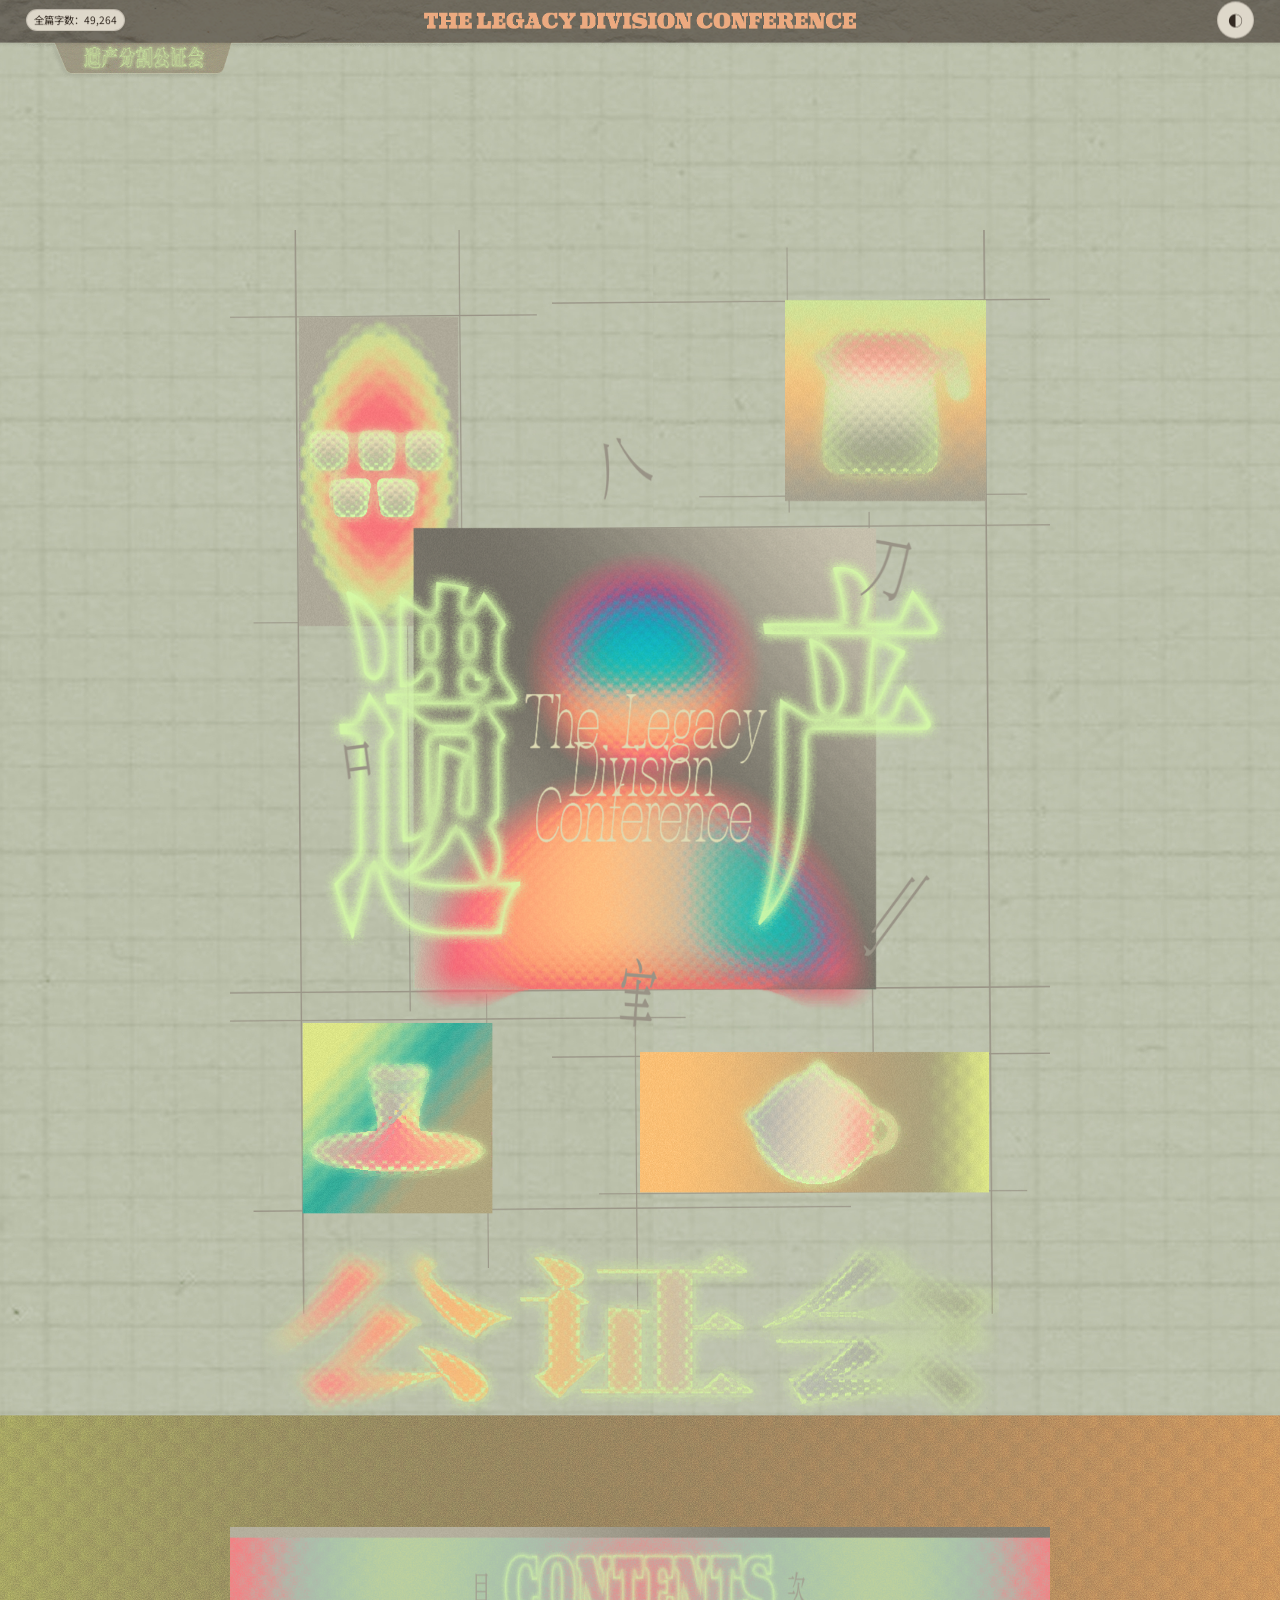
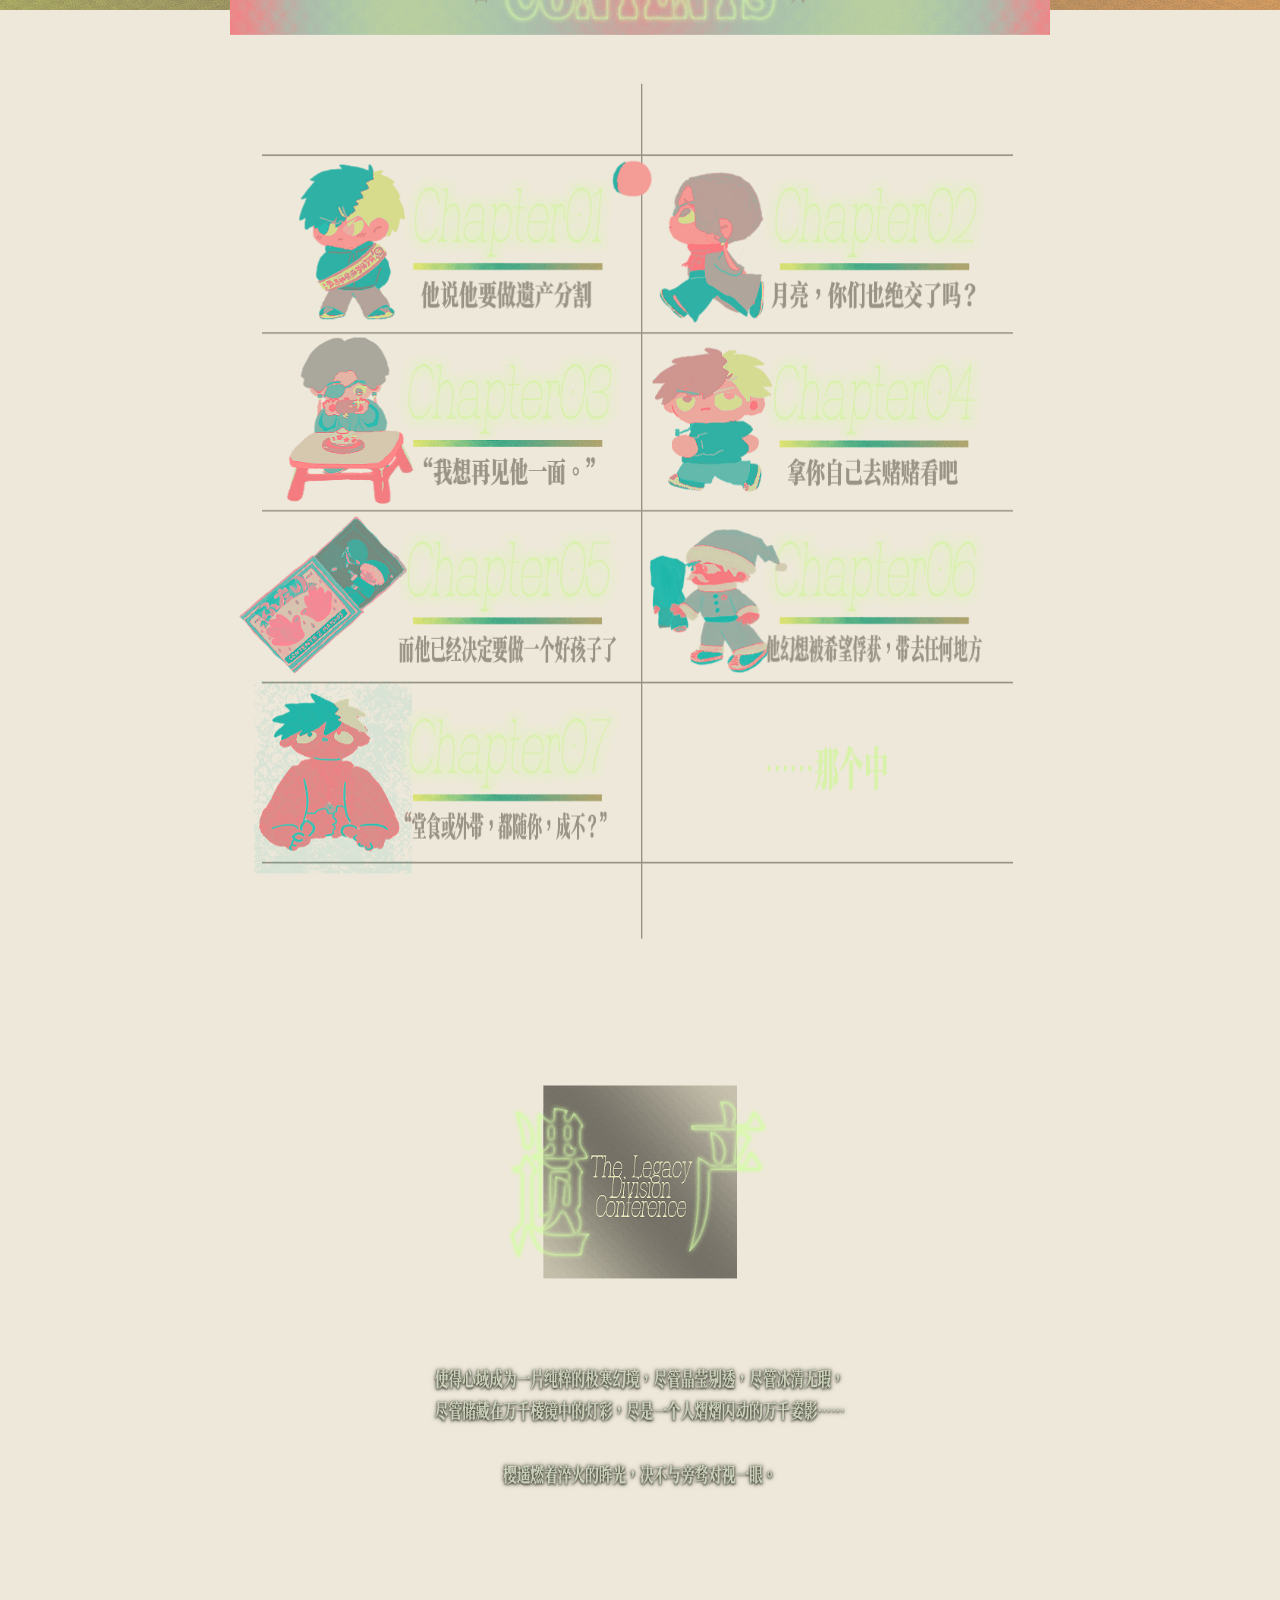
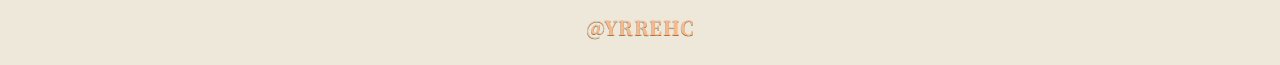
==== commit 5a3b44e8: "更新" ====
--- a/index.html
+++ b/index.html
@@ -2,7 +2,7 @@
 <html lang="zh-CN"><head><meta charset="utf-8"><meta name="viewport" content="width=device-width,initial-scale=1"><meta name="color-scheme" content="light dark"><title>遗产分割公证会</title>
 <link rel="preconnect" href="https://fonts.googleapis.com">
   <link rel="preconnect" href="https://fonts.gstatic.com" crossorigin>
-  <link href="https://fonts.googleapis.com/css2?family=Noto+Sans+SC:wght@300;400;500&family=Noto+Serif+SC:wght@400;600&display=swap" rel="stylesheet"><link rel="stylesheet" href="style.css?v=1"><script defer src="https://static.cloudflareinsights.com/beacon.min.js" data-cf-beacon='{"token":"cc3326733543405881d645b008275c07"}'></script><link rel="stylesheet" href="site.css?v=2"><link rel="stylesheet" href="reader-ui.css?v=1"><link rel="stylesheet" href="home.css?v=1"><link rel="preload" as="image" href="assets/legacy-back.jpg" media="(max-width:640px)"><link rel="preload" as="image" href="assets/legacy-back-desktop.jpg" media="(min-width:641px)"><link rel="prefetch" href="01.html" as="document"></head><body class="legacy-home"><header class="site-header"><a class="site-home site-name" href="index.html" aria-label="返回作品目录">遗产分割公证会</a><div class="word-count">全篇字数：49,264</div><div class="toolbar"><button class="round" id="settingsButton" aria-label="阅读设置" aria-controls="settingsPanel" aria-expanded="false">◐</button></div></header><aside class="panel" id="settingsPanel" aria-label="阅读设置" inert>
+  <link href="https://fonts.googleapis.com/css2?family=Noto+Sans+SC:wght@300;400;500&family=Noto+Serif+SC:wght@400;600&display=swap" rel="stylesheet"><link rel="stylesheet" href="style.css?v=1"><script defer src="https://static.cloudflareinsights.com/beacon.min.js" data-cf-beacon='{"token":"cc3326733543405881d645b008275c07"}'></script><link rel="stylesheet" href="site.css?v=2"><link rel="stylesheet" href="reader-ui.css?v=1"><link rel="stylesheet" href="home.css?v=2"><link rel="preload" as="image" href="assets/legacy-back.jpg" media="(max-width:640px)"><link rel="preload" as="image" href="assets/legacy-back-desktop.jpg" media="(min-width:641px)"><link rel="prefetch" href="01.html" as="document"></head><body class="legacy-home"><header class="site-header"><a class="site-home site-name" href="index.html" aria-label="返回作品目录">遗产分割公证会</a><div class="word-count">全篇字数：49,264</div><div class="toolbar"><button class="round" id="settingsButton" aria-label="阅读设置" aria-controls="settingsPanel" aria-expanded="false">◐</button></div></header><aside class="panel" id="settingsPanel" aria-label="阅读设置" inert>
     <div class="panel-head"><span>阅读设置</span><button class="close" data-close>关闭</button></div>
     <div class="group"><span class="label">字体</span><div class="options font-options"><button class="choice active" data-font="serif">思源宋体</button><button class="choice" data-font="sans">思源黑体</button><button class="choice" data-font="light">苹方细体</button><button class="choice" data-font="system">手机系统</button></div></div>
     <div class="group"><span class="label">字号</span><div class="options sizes"><button class="choice" data-size="12">一咪咪</button><button class="choice" data-size="14">特小</button><button class="choice active" data-size="16">小</button><button class="choice" data-size="18">适中</button><button class="choice" data-size="20">大</button><button class="choice" data-size="23">特大</button></div></div>
@@ -32,4 +32,4 @@
 <div class="legacy-layer legacy-reveal legacy-chapter-card" style="left:0%;top:64.046512%;width:50%;aspect-ratio:540/272;--reveal-delay:320ms" data-layer="20" data-reveal="fade"><img src="assets/legacy-layer-20.png" width="540" height="272" alt="" draggable="false"><a class="legacy-chapter-hit" style="left:2.222222%;top:12.132353%;width:92.962963%;height:76.102941%" href="05.html" aria-label="Chapter05"><span class="legacy-sr-only">Chapter05</span></a></div>
 <div class="legacy-layer legacy-reveal legacy-chapter-card" style="left:50%;top:64.55814%;width:41.944444%;aspect-ratio:453/239;--reveal-delay:400ms" data-layer="21" data-reveal="fade"><img src="assets/legacy-layer-21.png" width="453" height="239" alt="" draggable="false"><a class="legacy-chapter-hit" style="left:2.869757%;top:11.715481%;width:97.130243%;height:79.497908%" href="06.html" aria-label="Chapter06"><span class="legacy-sr-only">Chapter06</span></a></div>
 <div class="legacy-layer legacy-reveal legacy-chapter-card" style="left:0%;top:68.697674%;width:95.277778%;aspect-ratio:1029/325;--reveal-delay:480ms" data-layer="22" data-reveal="fade"><img src="assets/legacy-layer-22.png" width="1029" height="325" alt="" draggable="false"><a class="legacy-chapter-hit" style="left:3.109815%;top:15.384615%;width:49.368319%;height:77.846154%" href="07.html" aria-label="Chapter07"><span class="legacy-sr-only">Chapter07</span></a></div>
-<div class="legacy-layer legacy-reveal legacy-closing" style="left:17.592593%;top:81.139535%;width:63.518519%;aspect-ratio:686/645" data-layer="23" data-reveal="fade" aria-hidden="true"><img src="assets/legacy-layer-23.png" width="686" height="645" alt="" draggable="false"></div></main><script src="reader.js?v=2"></script><script src="reader-ui.js?v=1"></script><script src="home.js?v=1"></script></body></html>
+<div class="legacy-layer legacy-reveal legacy-closing" style="left:17.592593%;top:81.139535%;width:63.518519%;aspect-ratio:686/645" data-layer="23" data-reveal="fade" aria-hidden="true"><img src="assets/legacy-layer-23.png" width="686" height="645" alt="" draggable="false"></div><footer class="legacy-signature" aria-label="署名">@YRREHC</footer></main><script src="reader.js?v=2"></script><script src="reader-ui.js?v=1"></script><script src="home.js?v=2"></script></body></html>
--- a/home.css
+++ b/home.css
@@ -1,6 +1,6 @@
 /* All foreground coordinates belong to the supplied 1080 x 4300 composition. */
 body.legacy-home{position:relative;isolation:isolate;background:var(--bg);overscroll-behavior-y:none}
-.legacy-home::before{content:"";position:fixed;z-index:0;top:0;left:50%;width:var(--legacy-page-width);height:var(--legacy-back-height,calc(100vw * 3124 / 1080));min-height:100lvh;transform:translate3d(-50%,var(--legacy-back-y,0px),0);pointer-events:none;background:#bfc6aa url("assets/legacy-back.jpg") center top/cover no-repeat;will-change:transform}
+.legacy-home::before{content:"";position:fixed;z-index:0;top:0;left:50%;width:var(--legacy-page-width);height:var(--legacy-back-height,max(100svh,calc(100vw * 3124 / 1080)));transform:translate3d(-50%,var(--legacy-back-y,0px),0);pointer-events:none;background:#bfc6aa url("assets/legacy-back.jpg") center bottom/cover no-repeat;will-change:transform}
 .legacy-home .site-header{position:fixed;top:0;left:50%;transform:translateX(-50%);margin:0}
 .legacy-home-main{position:relative;isolation:isolate;width:var(--legacy-page-width);aspect-ratio:1080/4300;min-height:0;margin:0 auto;padding:0;overflow:hidden;line-height:1;letter-spacing:0;transition:opacity .52s ease}
 .legacy-layer{position:absolute;display:block;margin:0;padding:0;border:0;background:none;line-height:0;text-decoration:none;-webkit-tap-highlight-color:transparent}
@@ -13,6 +13,7 @@
 .legacy-details{z-index:2;pointer-events:none}
 .legacy-chapter-card{z-index:4}
 .legacy-closing{z-index:3;pointer-events:none}
+.legacy-signature{display:none}
 .legacy-chapter-hit{position:absolute;inset:0 auto 0 0;display:block;border-radius:5px;text-decoration:none}
 .legacy-chapter-hit:hover{background:#def3b00c}
 .legacy-chapter-hit:focus-visible,.legacy-visual:focus-visible{outline:2px solid #f8b586;outline-offset:3px}
@@ -37,8 +38,9 @@
 .legacy-home.legacy-leaving::after{opacity:1}
 .legacy-home.legacy-leaving .legacy-home-main{opacity:0;pointer-events:none}
 @media(min-width:641px){
-  .legacy-home::before{left:0;width:100%;height:var(--legacy-back-height,100lvh);transform:translate3d(0,var(--legacy-back-y,0px),0);background-image:url("assets/legacy-back-desktop.jpg");background-position:center}
+  .legacy-home::before{left:0;width:100%;height:var(--legacy-back-height,100svh);transform:translate3d(0,var(--legacy-back-y,0px),0);background-image:url("assets/legacy-back-desktop.jpg");background-position:center bottom}
   .legacy-home .site-header{left:0;transform:none}
+  .legacy-signature{display:block;position:absolute;z-index:3;left:0;right:0;bottom:clamp(20px,3vh,32px);margin:0;text-align:center;color:#f5b98e;font-family:"Rockwell Extra Bold","Rockwell","Noto Serif SC",serif;font-size:clamp(16px,1.5vw,23px);font-weight:900;line-height:1.2;letter-spacing:.02em;text-shadow:0 1px 0 #8e7c5e;pointer-events:none}
   .legacy-closing::after{content:"";position:absolute;inset:0;pointer-events:none;background:url("assets/legacy-layer-23.png") center/100% 100% no-repeat;clip-path:inset(62% 0 0);filter:drop-shadow(0 1px 1px #25271ae6) drop-shadow(0 0 2px #25271a99)}
 }
 @media(prefers-reduced-motion:reduce){
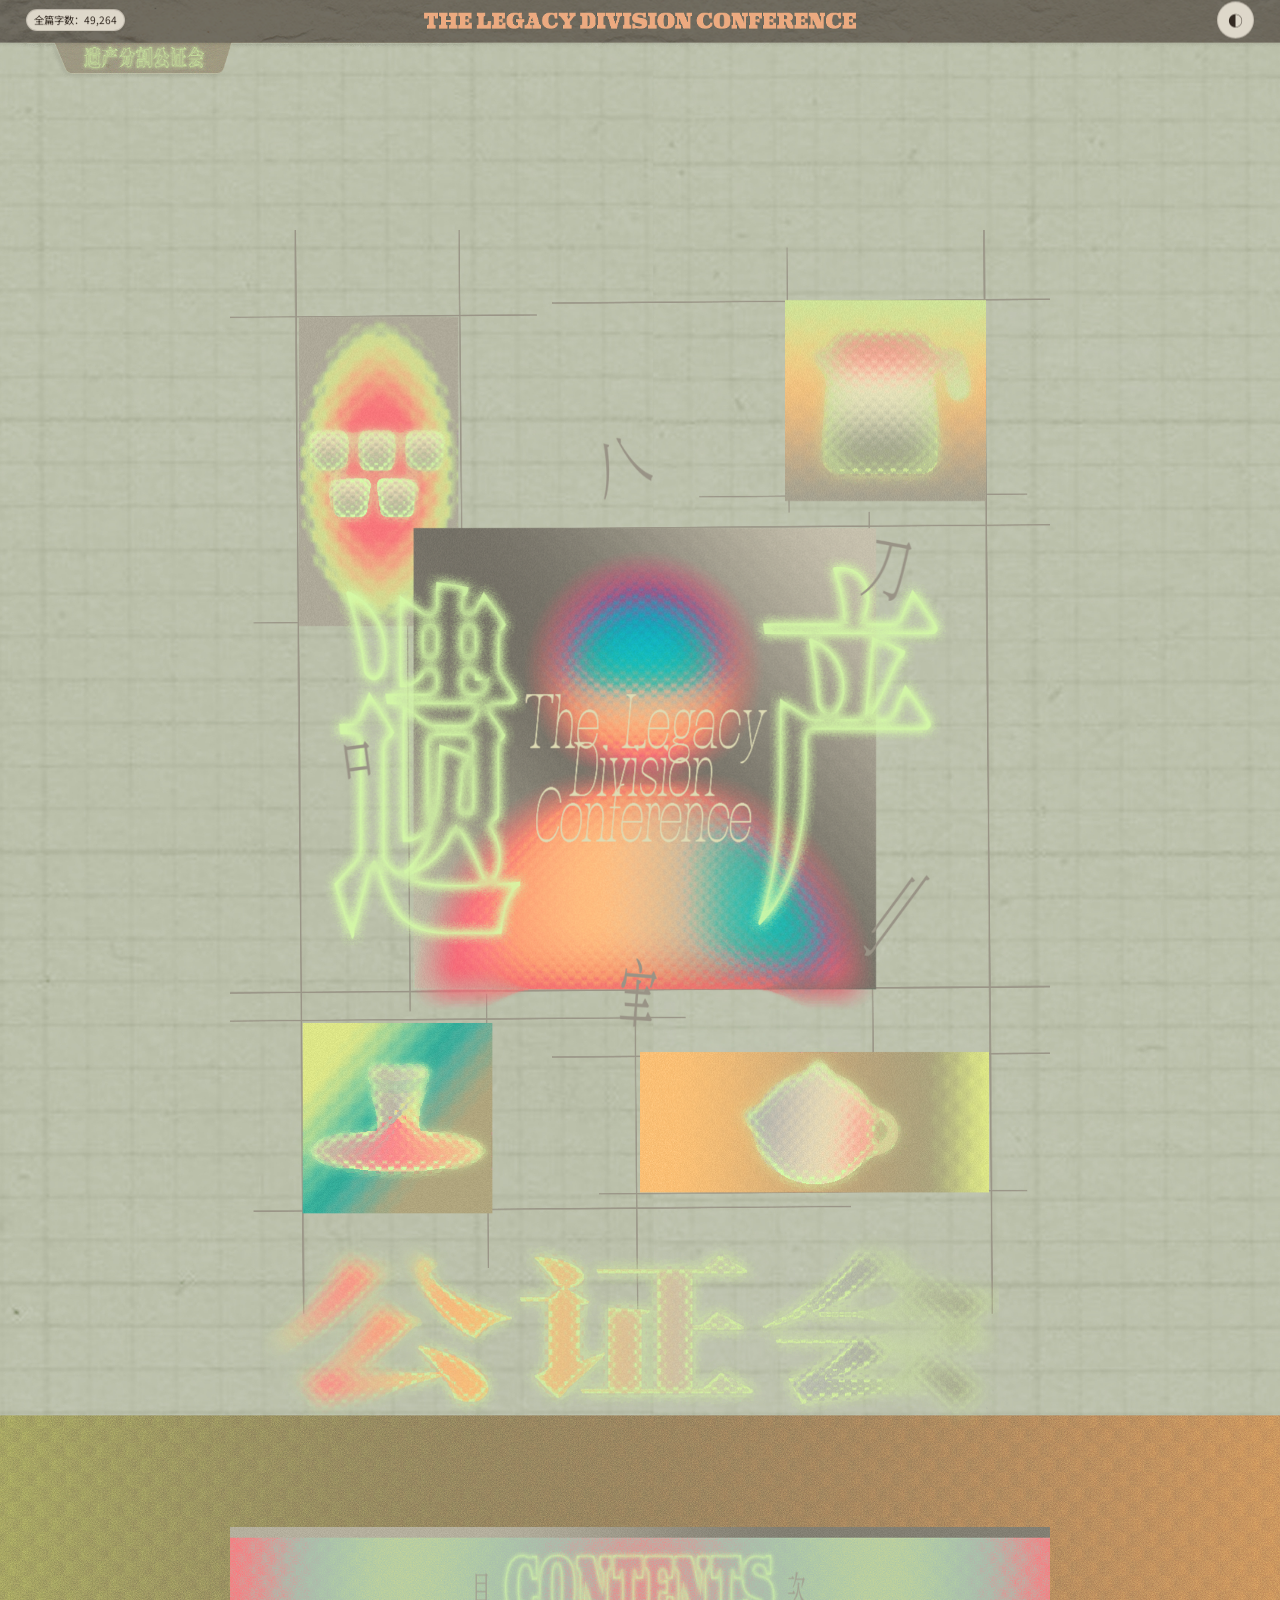
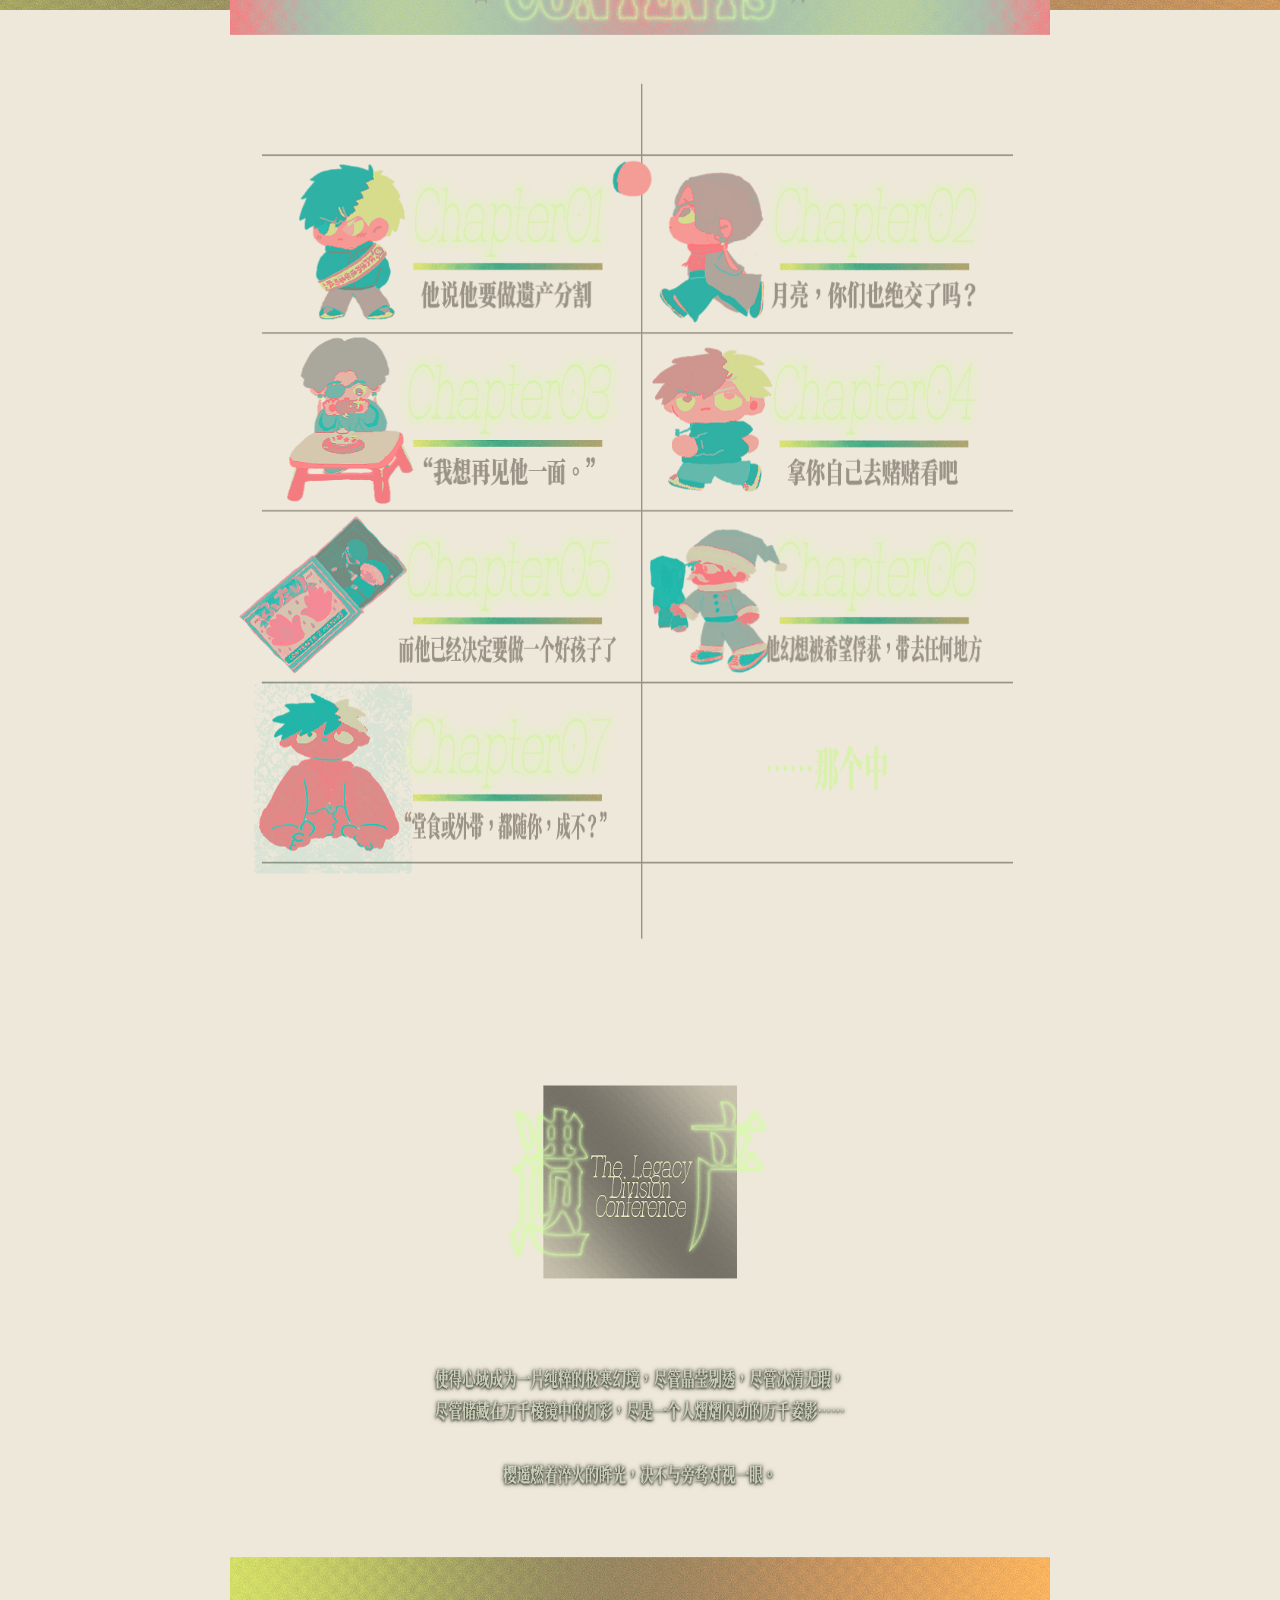
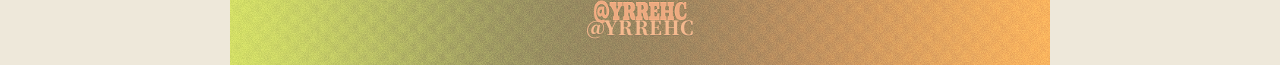
==== commit f0376c75: "更新" ====
--- a/index.html
+++ b/index.html
@@ -8,7 +8,7 @@
     <div class="group"><span class="label">字号</span><div class="options sizes"><button class="choice" data-size="12">一咪咪</button><button class="choice" data-size="14">特小</button><button class="choice active" data-size="16">小</button><button class="choice" data-size="18">适中</button><button class="choice" data-size="20">大</button><button class="choice" data-size="23">特大</button></div></div>
     <div class="group"><span class="label">底色与文字</span><div class="palettes" id="palettes"></div></div>
   </aside><main class="legacy-home-main" id="homePoster" aria-label="遗产分割公证会 · 章节目录"><h1 class="legacy-sr-only">遗产分割公证会</h1>
-<div class="legacy-layer legacy-base" style="left:0%;top:0%;width:100%;aspect-ratio:1080/4300" data-layer="1" aria-hidden="true"><img src="assets/legacy-layer-1.png" width="1080" height="4300" alt="" draggable="false"></div>
+<div class="legacy-layer legacy-base" style="left:0%;top:0%;width:100%;aspect-ratio:1080/4300" data-layer="1" aria-hidden="true"><img src="assets/legacy-layer-1.png?v=2" width="1080" height="4300" alt="" draggable="false"></div>
 <div class="legacy-layer legacy-reveal legacy-orbit" style="left:50%;top:32.023256%;width:42.592593%;aspect-ratio:460/199;--orbit-x:50%;--orbit-y:50%;--orbit-duration:180s" data-layer="2" data-reveal="fade" aria-hidden="true"><img class="legacy-turner" src="assets/legacy-layer-2.png" width="460" height="199" alt="" draggable="false"></div>
 <div class="legacy-layer legacy-reveal legacy-orbit" style="left:67.685185%;top:9.186047%;width:24.907407%;aspect-ratio:269/265;--orbit-x:50%;--orbit-y:50%;--orbit-duration:195s" data-layer="3" data-reveal="fade" aria-hidden="true"><img class="legacy-turner" src="assets/legacy-layer-3.png" width="269" height="265" alt="" draggable="false"></div>
 <div class="legacy-layer legacy-reveal legacy-orbit" style="left:7.962963%;top:9.697674%;width:20%;aspect-ratio:216/408;--orbit-x:50%;--orbit-y:50%;--orbit-duration:210s" data-layer="4" data-reveal="fade" aria-hidden="true"><img class="legacy-turner" src="assets/legacy-layer-4.png" width="216" height="408" alt="" draggable="false"></div>
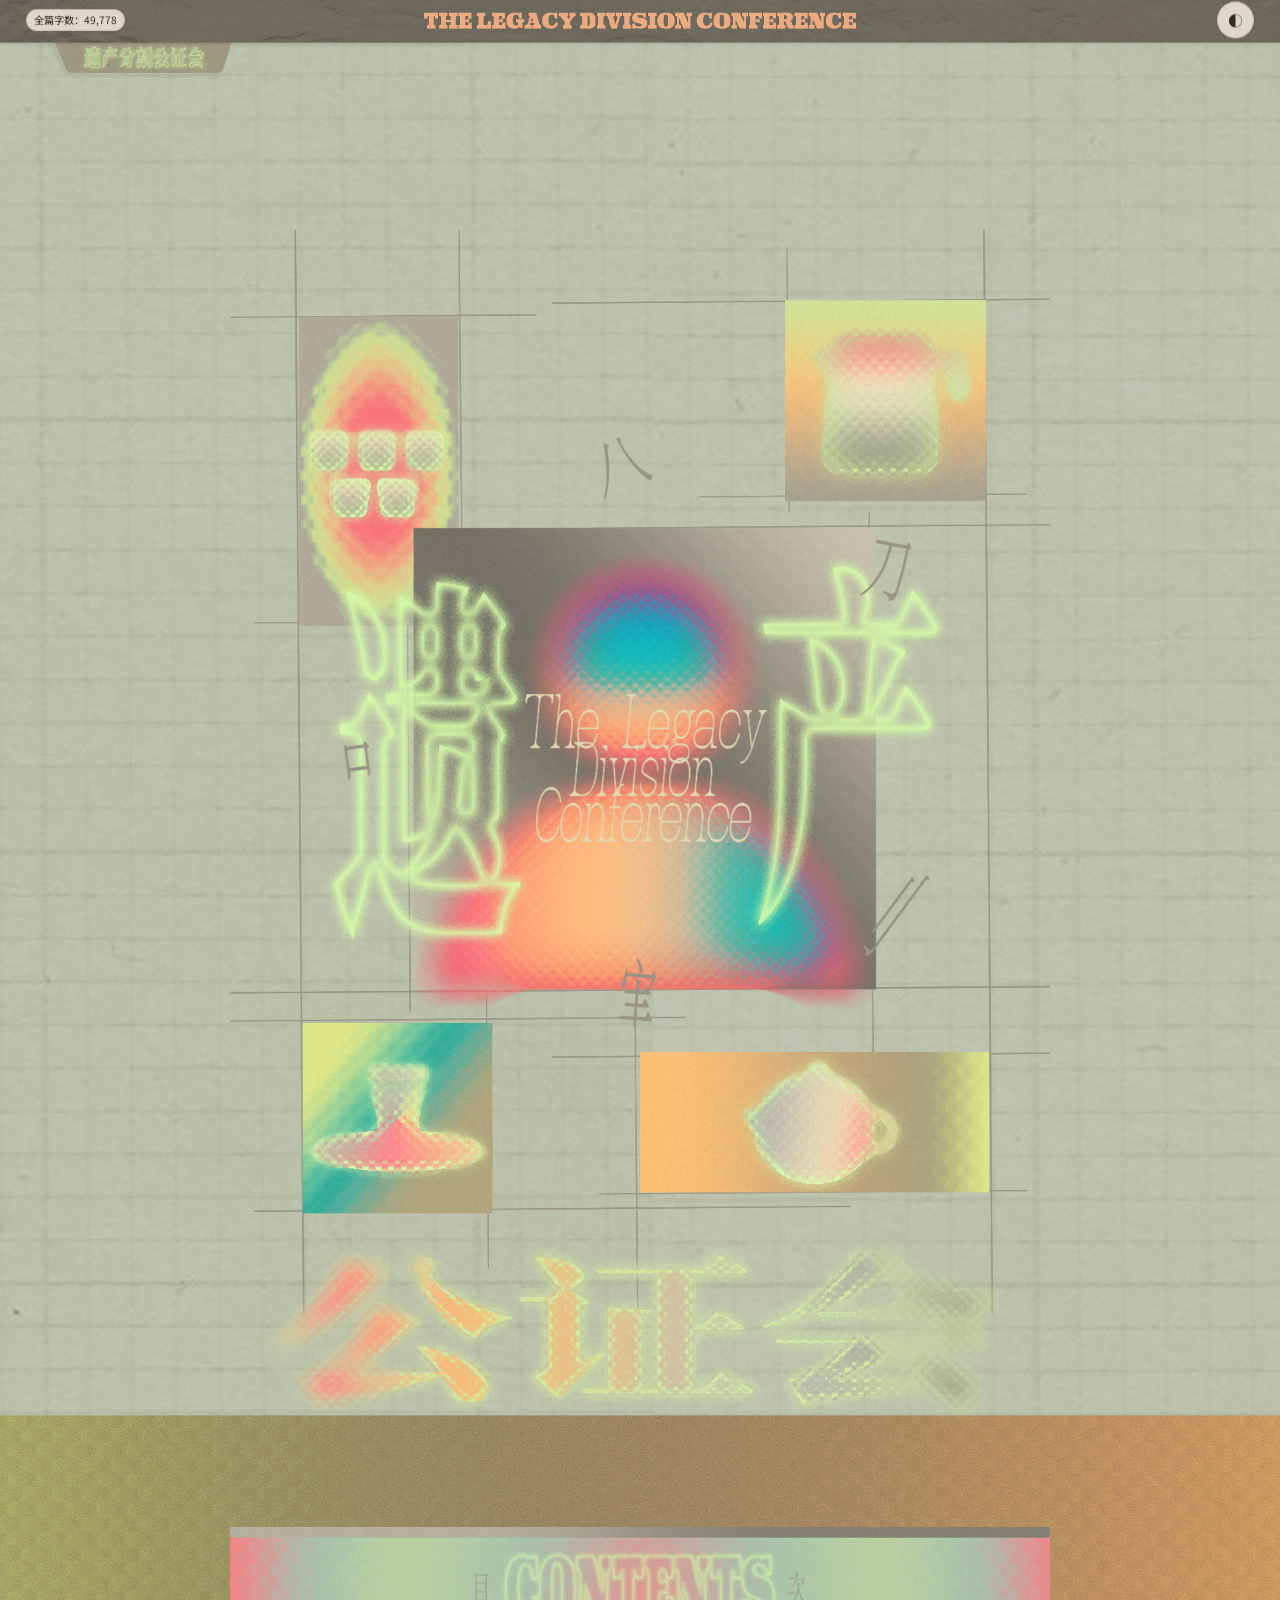
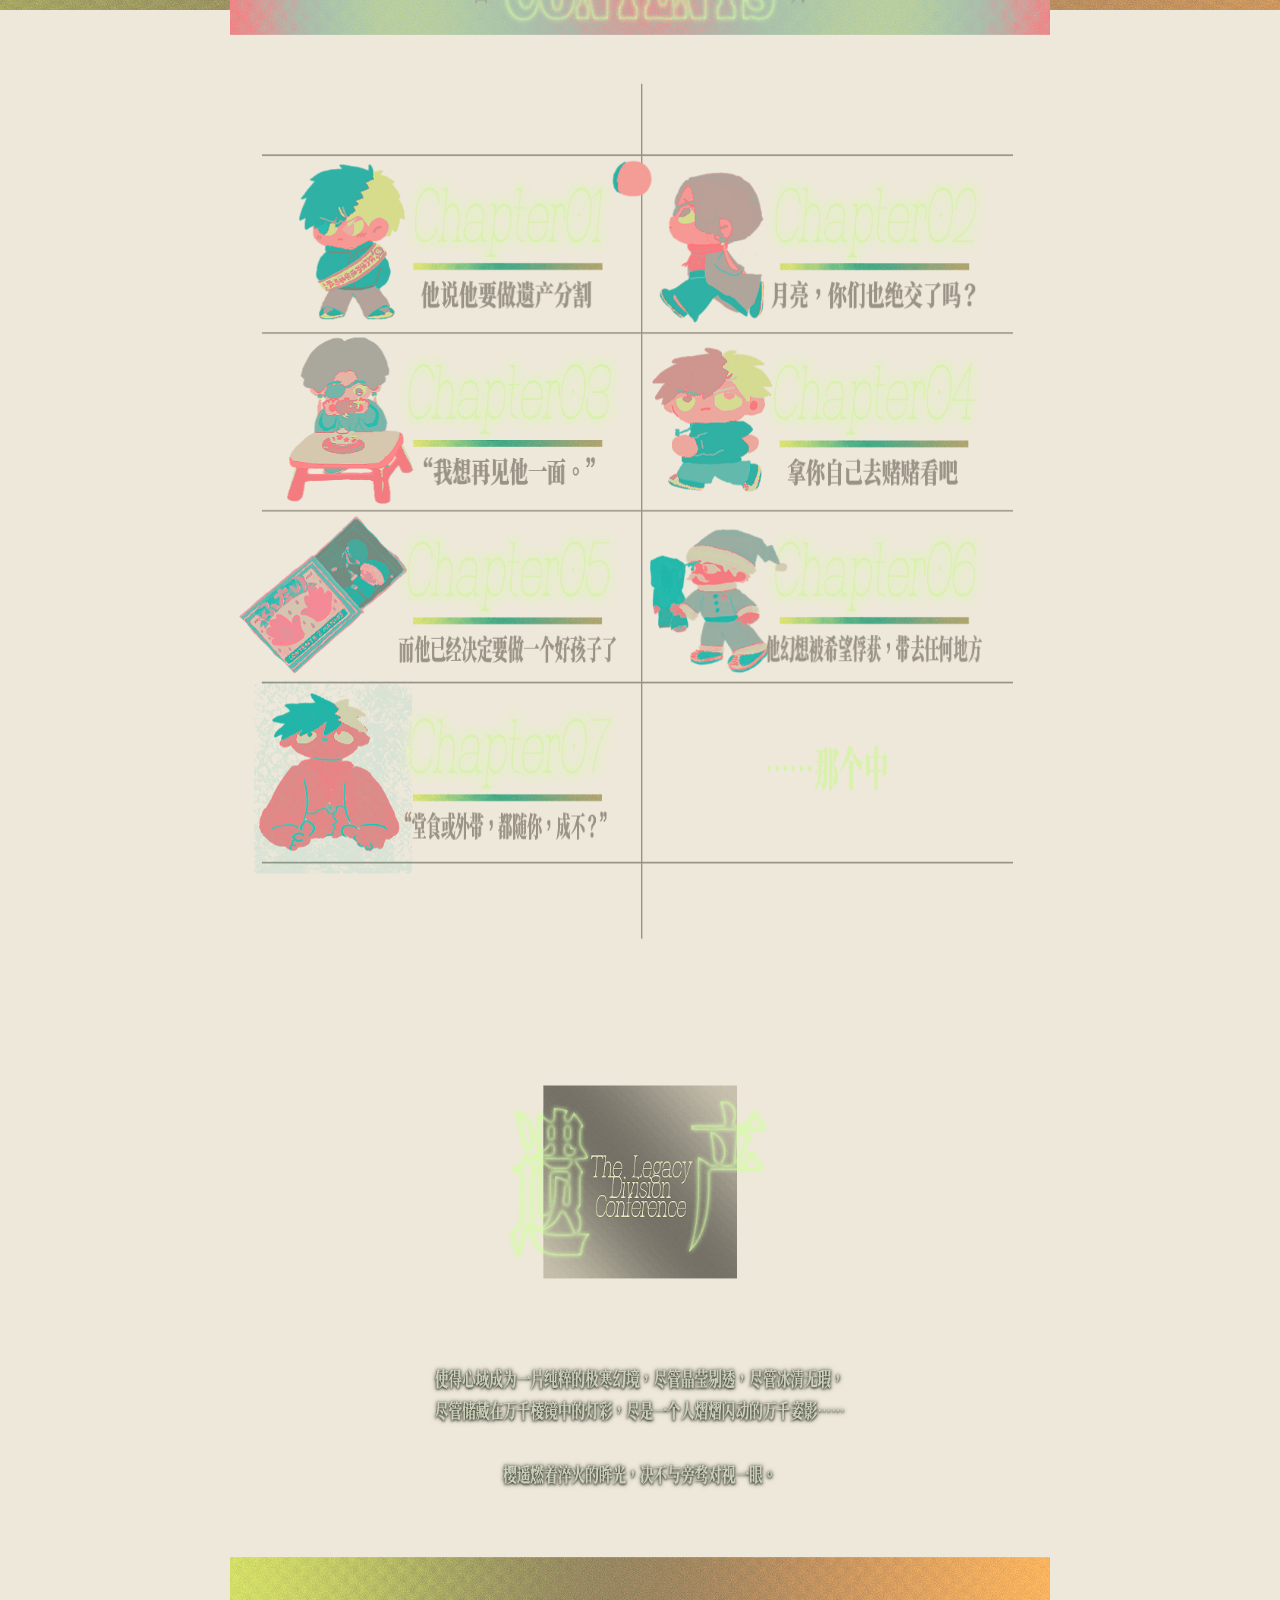
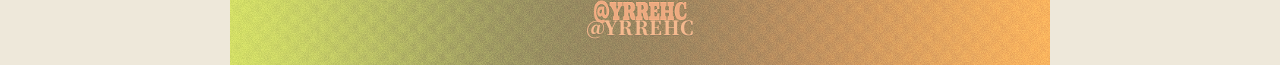
==== commit e6bbc830: "更新" ====
--- a/index.html
+++ b/index.html
@@ -2,7 +2,7 @@
 <html lang="zh-CN"><head><meta charset="utf-8"><meta name="viewport" content="width=device-width,initial-scale=1"><meta name="color-scheme" content="light dark"><title>遗产分割公证会</title>
 <link rel="preconnect" href="https://fonts.googleapis.com">
   <link rel="preconnect" href="https://fonts.gstatic.com" crossorigin>
-  <link href="https://fonts.googleapis.com/css2?family=Noto+Sans+SC:wght@300;400;500&family=Noto+Serif+SC:wght@400;600&display=swap" rel="stylesheet"><link rel="stylesheet" href="style.css?v=1"><script defer src="https://static.cloudflareinsights.com/beacon.min.js" data-cf-beacon='{"token":"cc3326733543405881d645b008275c07"}'></script><link rel="stylesheet" href="site.css?v=2"><link rel="stylesheet" href="reader-ui.css?v=1"><link rel="stylesheet" href="home.css?v=2"><link rel="preload" as="image" href="assets/legacy-back.jpg" media="(max-width:640px)"><link rel="preload" as="image" href="assets/legacy-back-desktop.jpg" media="(min-width:641px)"><link rel="prefetch" href="01.html" as="document"></head><body class="legacy-home"><header class="site-header"><a class="site-home site-name" href="index.html" aria-label="返回作品目录">遗产分割公证会</a><div class="word-count">全篇字数：49,264</div><div class="toolbar"><button class="round" id="settingsButton" aria-label="阅读设置" aria-controls="settingsPanel" aria-expanded="false">◐</button></div></header><aside class="panel" id="settingsPanel" aria-label="阅读设置" inert>
+  <link href="https://fonts.googleapis.com/css2?family=Noto+Sans+SC:wght@300;400;500&family=Noto+Serif+SC:wght@400;600&display=swap" rel="stylesheet"><link rel="stylesheet" href="style.css?v=1"><script defer src="https://static.cloudflareinsights.com/beacon.min.js" data-cf-beacon='{"token":"cc3326733543405881d645b008275c07"}'></script><link rel="stylesheet" href="site.css?v=2"><link rel="stylesheet" href="reader-ui.css?v=1"><link rel="stylesheet" href="home.css?v=3"><link rel="preload" as="image" href="assets/legacy-back.jpg?v=2" media="(max-width:640px)"><link rel="preload" as="image" href="assets/legacy-back-desktop.jpg" media="(min-width:641px)"><link rel="prefetch" href="intro.html" as="document"></head><body class="legacy-home"><header class="site-header"><a class="site-home site-name" href="index.html" aria-label="返回作品目录">遗产分割公证会</a><div class="word-count">全篇字数：49,778</div><div class="toolbar"><button class="round" id="settingsButton" aria-label="阅读设置" aria-controls="settingsPanel" aria-expanded="false">◐</button></div></header><aside class="panel" id="settingsPanel" aria-label="阅读设置" inert>
     <div class="panel-head"><span>阅读设置</span><button class="close" data-close>关闭</button></div>
     <div class="group"><span class="label">字体</span><div class="options font-options"><button class="choice active" data-font="serif">思源宋体</button><button class="choice" data-font="sans">思源黑体</button><button class="choice" data-font="light">苹方细体</button><button class="choice" data-font="system">手机系统</button></div></div>
     <div class="group"><span class="label">字号</span><div class="options sizes"><button class="choice" data-size="12">一咪咪</button><button class="choice" data-size="14">特小</button><button class="choice active" data-size="16">小</button><button class="choice" data-size="18">适中</button><button class="choice" data-size="20">大</button><button class="choice" data-size="23">特大</button></div></div>
@@ -13,8 +13,8 @@
 <div class="legacy-layer legacy-reveal legacy-orbit" style="left:67.685185%;top:9.186047%;width:24.907407%;aspect-ratio:269/265;--orbit-x:50%;--orbit-y:50%;--orbit-duration:195s" data-layer="3" data-reveal="fade" aria-hidden="true"><img class="legacy-turner" src="assets/legacy-layer-3.png" width="269" height="265" alt="" draggable="false"></div>
 <div class="legacy-layer legacy-reveal legacy-orbit" style="left:7.962963%;top:9.697674%;width:20%;aspect-ratio:216/408;--orbit-x:50%;--orbit-y:50%;--orbit-duration:210s" data-layer="4" data-reveal="fade" aria-hidden="true"><img class="legacy-turner" src="assets/legacy-layer-4.png" width="216" height="408" alt="" draggable="false"></div>
 <div class="legacy-layer legacy-reveal legacy-orbit" style="left:7.962963%;top:31.348837%;width:24.907407%;aspect-ratio:269/264;--orbit-x:50%;--orbit-y:47.348485%;--orbit-duration:225s" data-layer="5" data-reveal="fade" aria-hidden="true"><img class="legacy-turner" src="assets/legacy-layer-5.png" width="269" height="264" alt="" draggable="false"></div>
-<a class="legacy-layer legacy-reveal legacy-visual legacy-visual-6" style="left:22.222222%;top:16.162791%;width:58.518519%;aspect-ratio:632/667;--reveal-delay:0ms" data-layer="6" data-reveal="drop" href="01.html" data-enter-chapter aria-label="开始阅读 Chapter01"><img src="assets/legacy-layer-6.png" width="632" height="667" alt="" draggable="false"></a>
-<a class="legacy-layer legacy-reveal legacy-visual legacy-visual-7" style="left:8.981481%;top:16.511628%;width:80.648148%;aspect-ratio:871/571;--reveal-delay:220ms" data-layer="7" data-reveal="drop" href="01.html" data-enter-chapter aria-label="开始阅读 Chapter01"><img src="assets/legacy-layer-7.png" width="871" height="571" alt="" draggable="false"></a>
+<a class="legacy-layer legacy-reveal legacy-visual legacy-visual-6" style="left:22.222222%;top:16.162791%;width:58.518519%;aspect-ratio:632/667;--reveal-delay:0ms" data-layer="6" data-reveal="drop" href="intro.html" data-enter-chapter aria-label="开始阅读引言"><img src="assets/legacy-layer-6.png" width="632" height="667" alt="" draggable="false"></a>
+<a class="legacy-layer legacy-reveal legacy-visual legacy-visual-7" style="left:8.981481%;top:16.511628%;width:80.648148%;aspect-ratio:871/571;--reveal-delay:220ms" data-layer="7" data-reveal="drop" href="intro.html" data-enter-chapter aria-label="开始阅读引言"><img src="assets/legacy-layer-7.png" width="871" height="571" alt="" draggable="false"></a>
 <div class="legacy-layer legacy-reveal legacy-visual legacy-visual-8" style="left:3.888889%;top:37.697674%;width:89.907407%;aspect-ratio:971/261;--reveal-delay:440ms" data-layer="8" data-reveal="drop" aria-hidden="true"><img src="assets/legacy-layer-8.png" width="971" height="261" alt="" draggable="false"></div>
 <div class="legacy-scatter-group" style="left:12.592593%;top:13.069767%;width:74.166667%;aspect-ratio:801/792" data-reveal="scatter" aria-hidden="true">
 <div class="legacy-layer legacy-scatter-piece" style="left:86.641698%;top:17.676768%;width:8.489388%;aspect-ratio:68/90;--scatter-x:-476.470588%;--scatter-y:314.444444%;--float-delay:2400ms;--float-duration:4.2s" data-layer="9"><img class="legacy-floater" src="assets/legacy-layer-9.png" width="68" height="90" alt="" draggable="false"></div>
@@ -32,4 +32,4 @@
 <div class="legacy-layer legacy-reveal legacy-chapter-card" style="left:0%;top:64.046512%;width:50%;aspect-ratio:540/272;--reveal-delay:320ms" data-layer="20" data-reveal="fade"><img src="assets/legacy-layer-20.png" width="540" height="272" alt="" draggable="false"><a class="legacy-chapter-hit" style="left:2.222222%;top:12.132353%;width:92.962963%;height:76.102941%" href="05.html" aria-label="Chapter05"><span class="legacy-sr-only">Chapter05</span></a></div>
 <div class="legacy-layer legacy-reveal legacy-chapter-card" style="left:50%;top:64.55814%;width:41.944444%;aspect-ratio:453/239;--reveal-delay:400ms" data-layer="21" data-reveal="fade"><img src="assets/legacy-layer-21.png" width="453" height="239" alt="" draggable="false"><a class="legacy-chapter-hit" style="left:2.869757%;top:11.715481%;width:97.130243%;height:79.497908%" href="06.html" aria-label="Chapter06"><span class="legacy-sr-only">Chapter06</span></a></div>
 <div class="legacy-layer legacy-reveal legacy-chapter-card" style="left:0%;top:68.697674%;width:95.277778%;aspect-ratio:1029/325;--reveal-delay:480ms" data-layer="22" data-reveal="fade"><img src="assets/legacy-layer-22.png" width="1029" height="325" alt="" draggable="false"><a class="legacy-chapter-hit" style="left:3.109815%;top:15.384615%;width:49.368319%;height:77.846154%" href="07.html" aria-label="Chapter07"><span class="legacy-sr-only">Chapter07</span></a></div>
-<div class="legacy-layer legacy-reveal legacy-closing" style="left:17.592593%;top:81.139535%;width:63.518519%;aspect-ratio:686/645" data-layer="23" data-reveal="fade" aria-hidden="true"><img src="assets/legacy-layer-23.png" width="686" height="645" alt="" draggable="false"></div><footer class="legacy-signature" aria-label="署名">@YRREHC</footer></main><script src="reader.js?v=2"></script><script src="reader-ui.js?v=1"></script><script src="home.js?v=2"></script></body></html>
+<div class="legacy-layer legacy-reveal legacy-closing" style="left:17.592593%;top:81.139535%;width:63.518519%;aspect-ratio:686/645" data-layer="23" data-reveal="fade" aria-hidden="true"><img src="assets/legacy-layer-23.png" width="686" height="645" alt="" draggable="false"></div><footer class="legacy-signature" aria-label="署名">@YRREHC</footer></main><script src="reader.js?v=2"></script><script src="reader-ui.js?v=1"></script><script src="home.js?v=4"></script></body></html>
--- a/home.css
+++ b/home.css
@@ -1,6 +1,6 @@
 /* All foreground coordinates belong to the supplied 1080 x 4300 composition. */
 body.legacy-home{position:relative;isolation:isolate;background:var(--bg);overscroll-behavior-y:none}
-.legacy-home::before{content:"";position:fixed;z-index:0;top:0;left:50%;width:var(--legacy-page-width);height:var(--legacy-back-height,max(100svh,calc(100vw * 3124 / 1080)));transform:translate3d(-50%,var(--legacy-back-y,0px),0);pointer-events:none;background:#bfc6aa url("assets/legacy-back.jpg") center bottom/cover no-repeat;will-change:transform}
+.legacy-home::before{content:"";position:fixed;z-index:0;top:0;left:50%;width:var(--legacy-page-width);height:var(--legacy-back-height,max(100svh,calc(100vw * 2832 / 1080)));transform:translate3d(-50%,var(--legacy-back-y,0px),0);pointer-events:none;background:#bfc6aa url("assets/legacy-back.jpg?v=2") center top/cover no-repeat;will-change:transform}
 .legacy-home .site-header{position:fixed;top:0;left:50%;transform:translateX(-50%);margin:0}
 .legacy-home-main{position:relative;isolation:isolate;width:var(--legacy-page-width);aspect-ratio:1080/4300;min-height:0;margin:0 auto;padding:0;overflow:hidden;line-height:1;letter-spacing:0;transition:opacity .52s ease}
 .legacy-layer{position:absolute;display:block;margin:0;padding:0;border:0;background:none;line-height:0;text-decoration:none;-webkit-tap-highlight-color:transparent}
